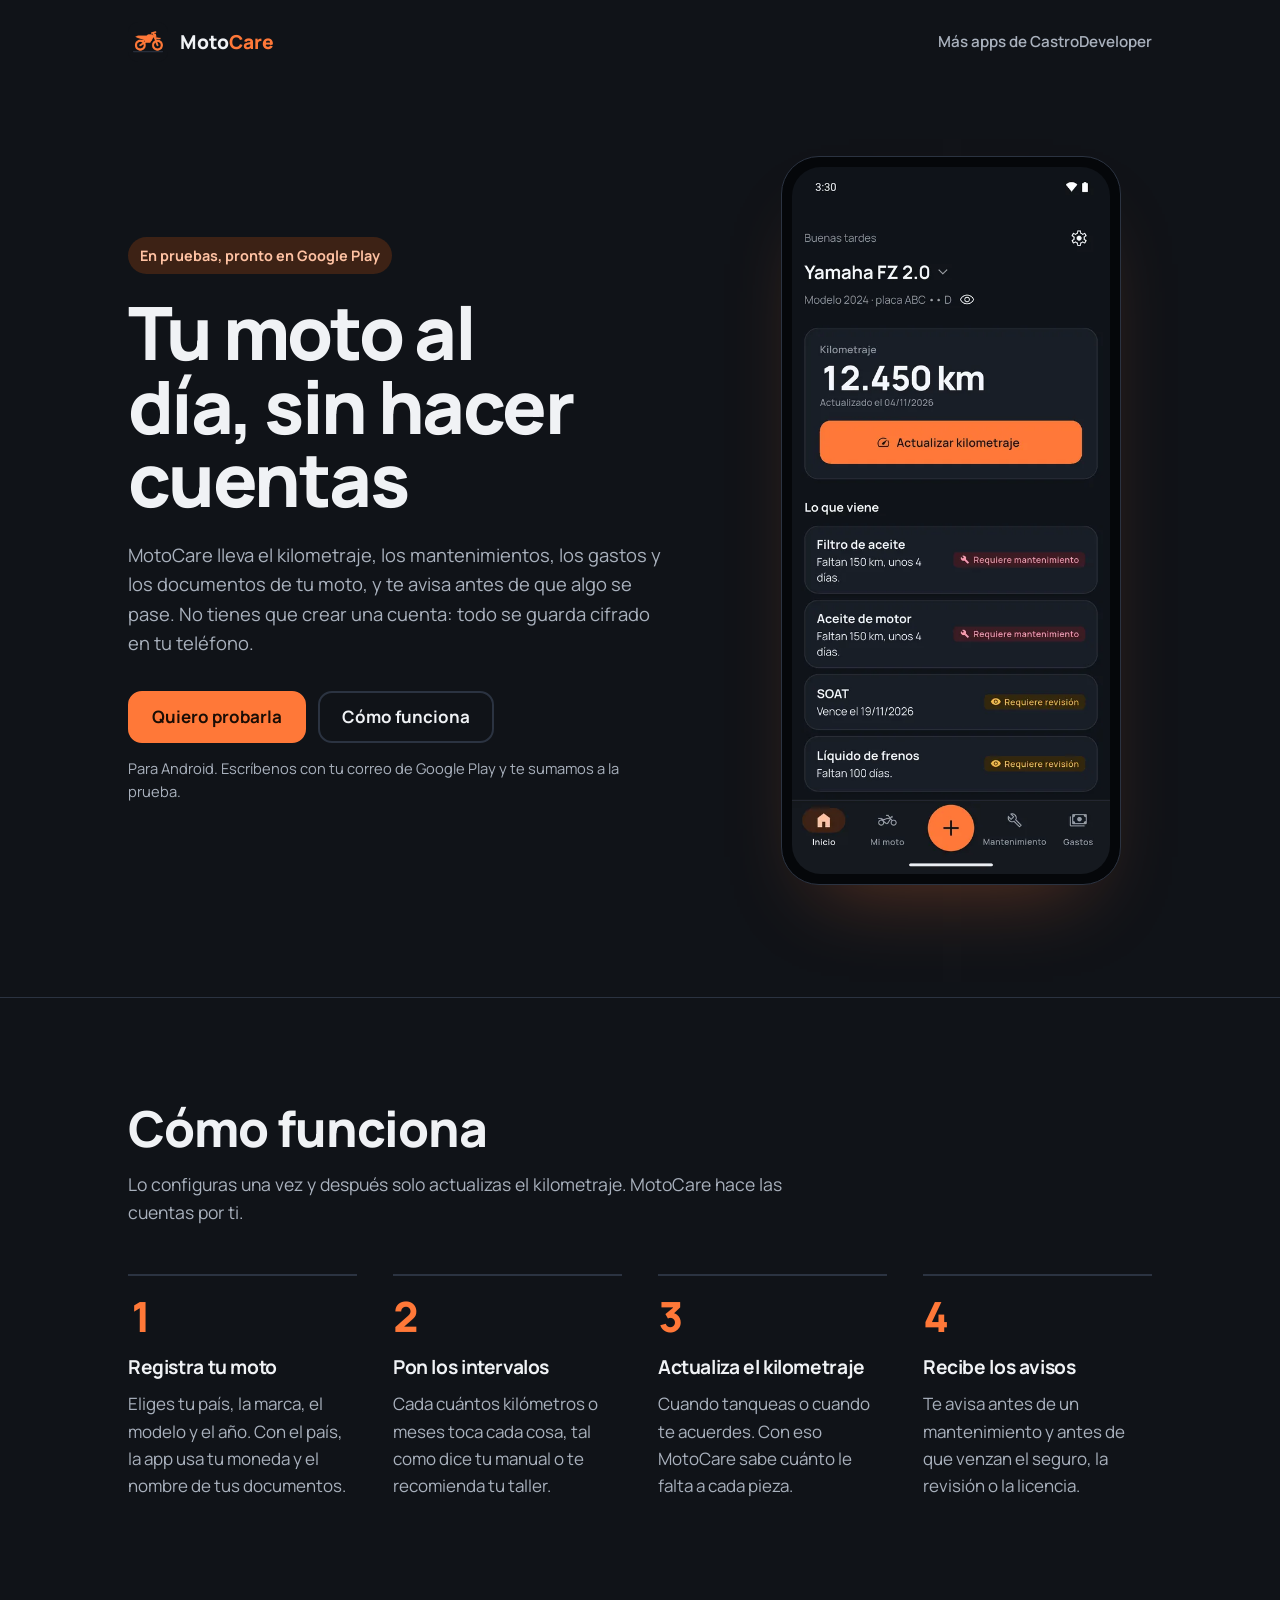
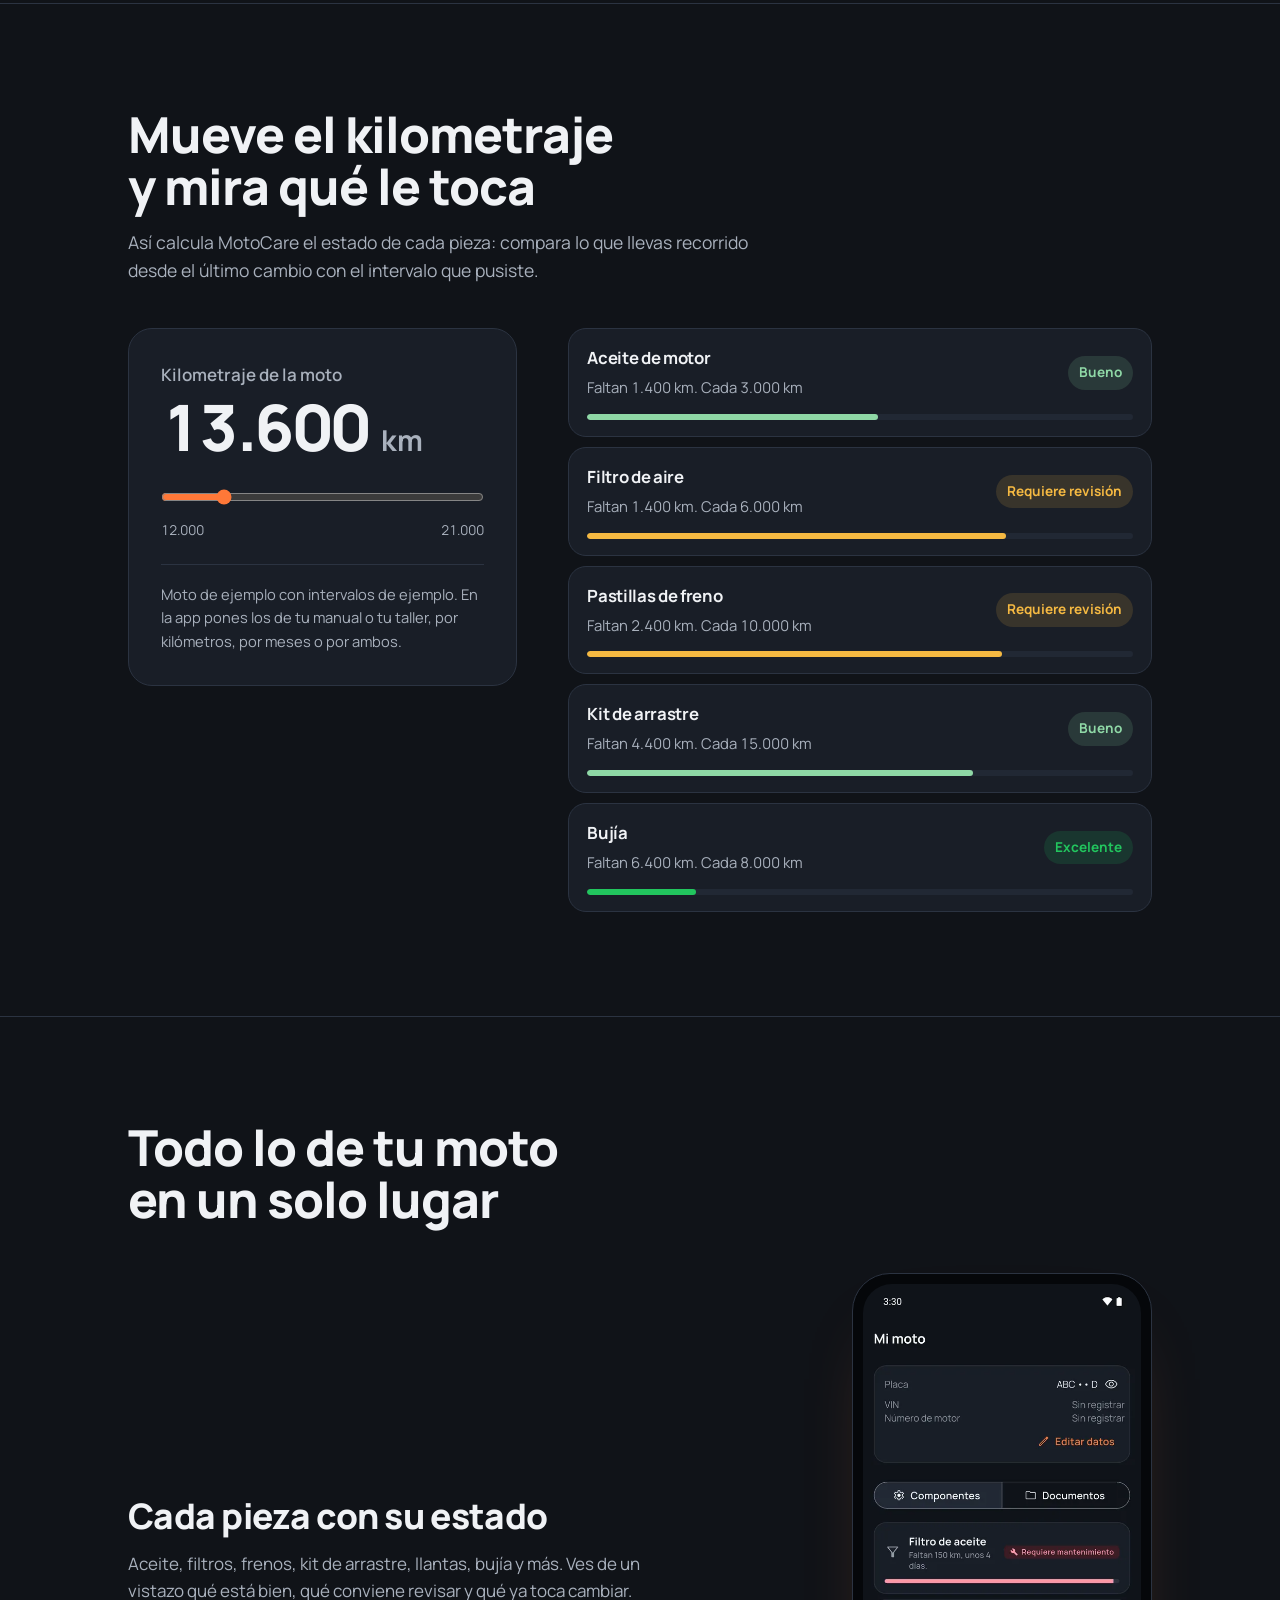
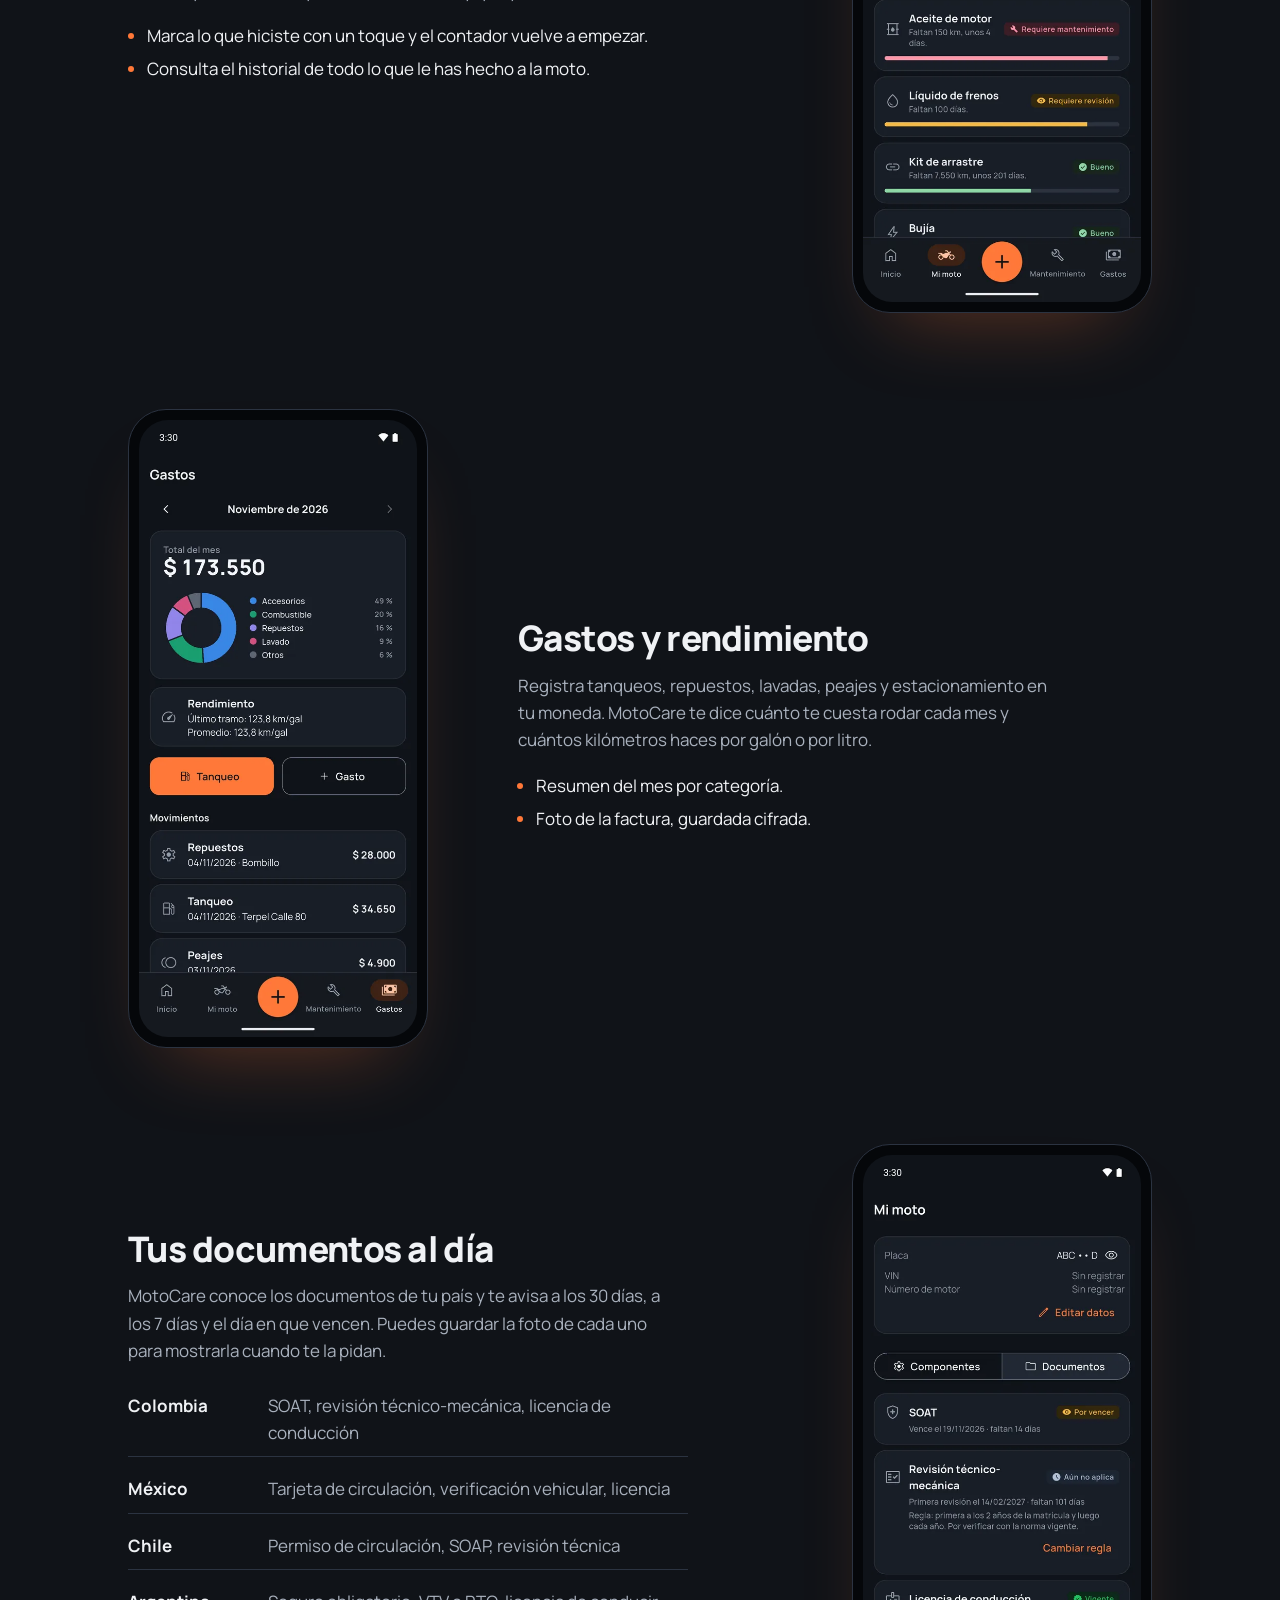
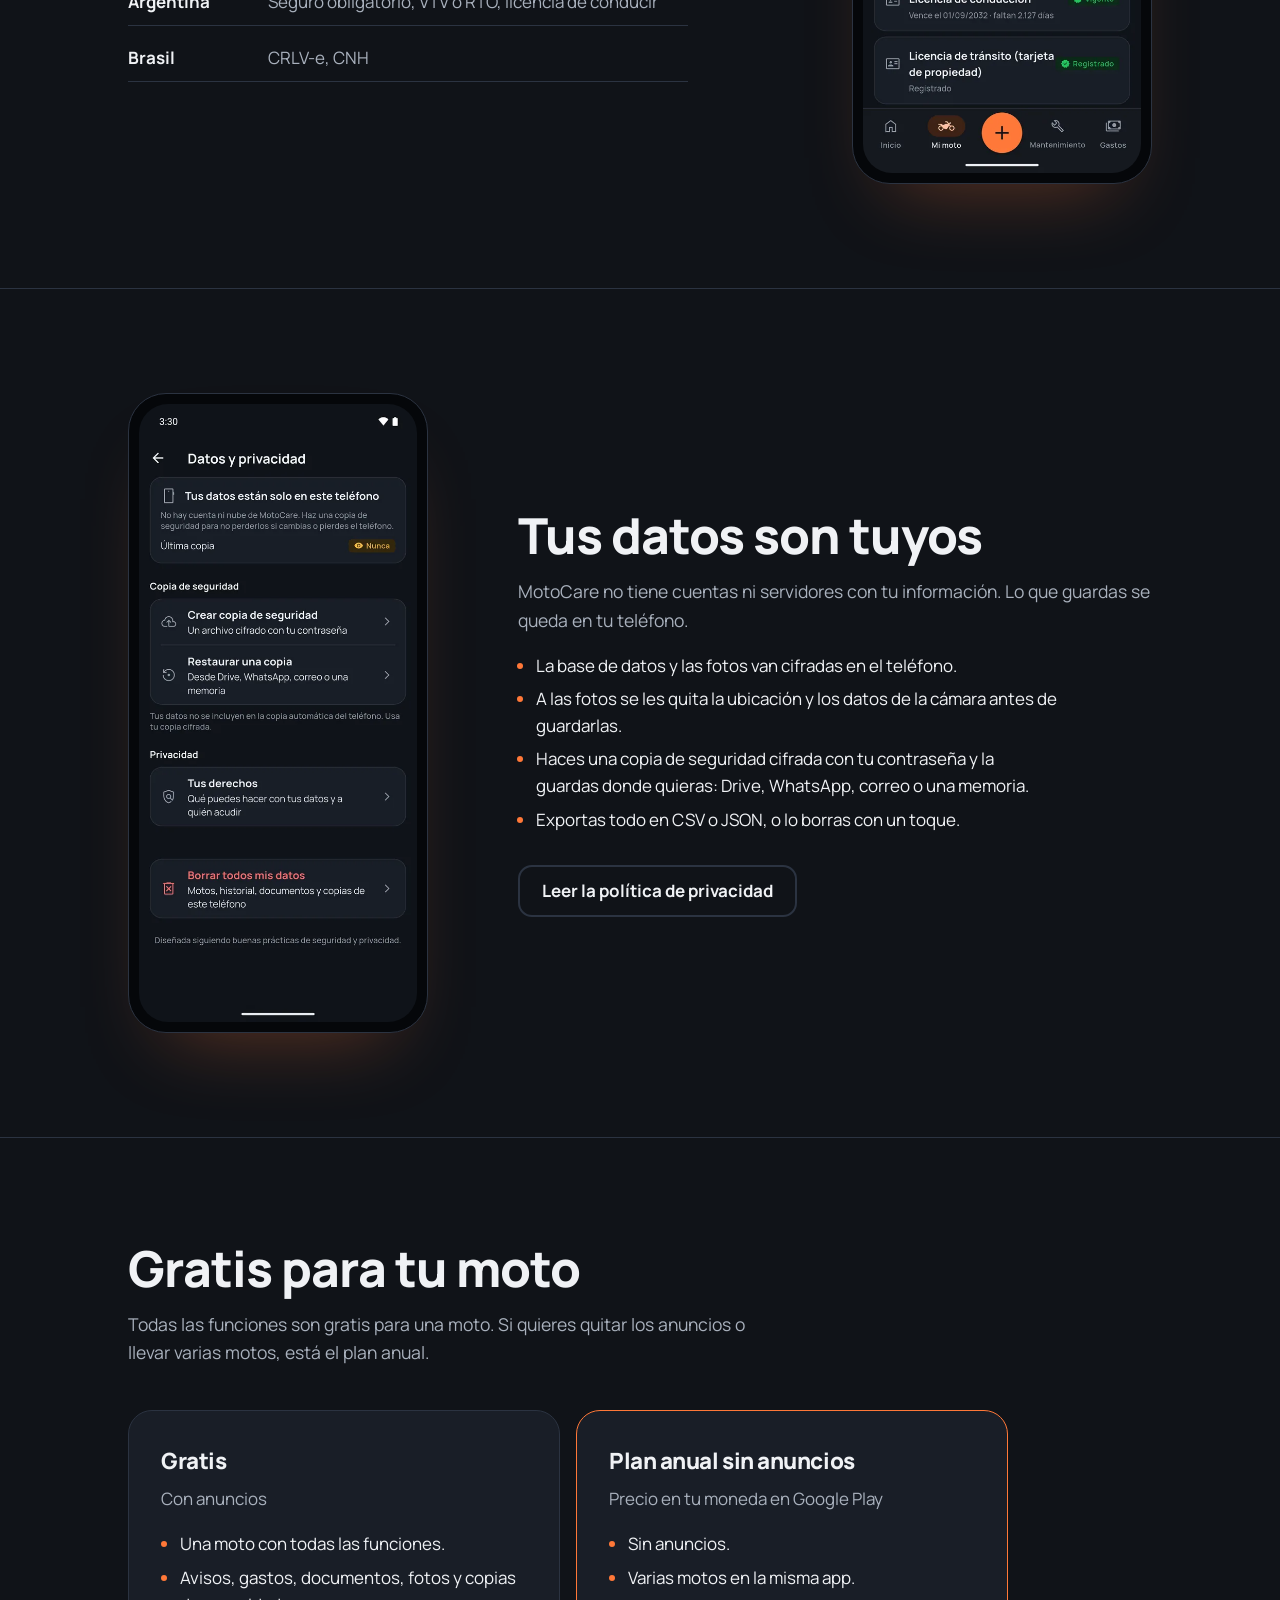
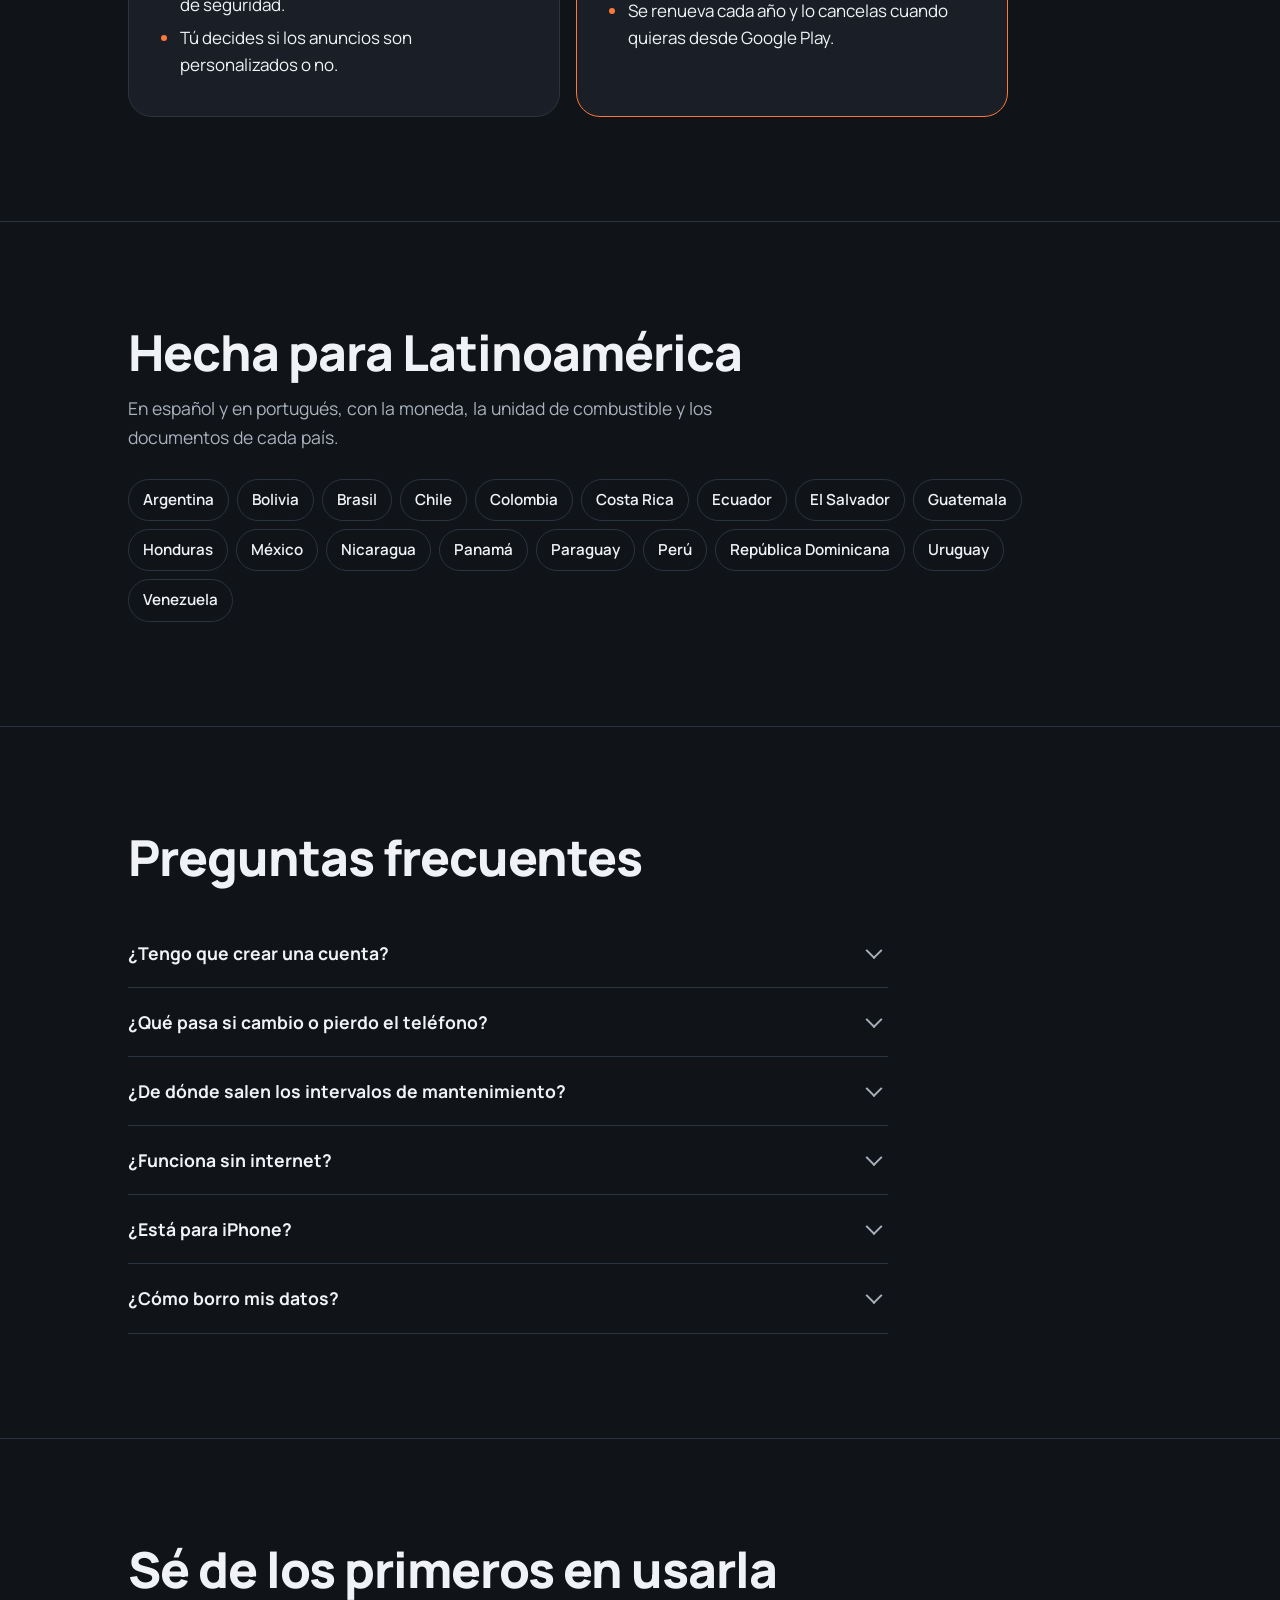
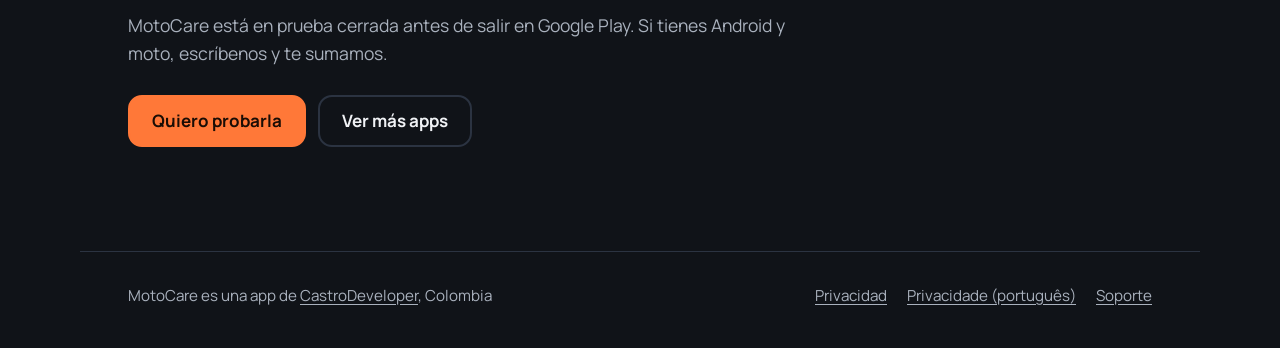
==== motocare/index.html @ d055f40e "Página propia de MotoCare en /motocare/ y el portafolio enlaza a ella Explica qué es y cómo funciona" ====
<!doctype html>
<html lang="es">
<head>
<meta charset="utf-8">
<meta name="viewport" content="width=device-width, initial-scale=1">
<title>MotoCare: mantenimiento, gastos y documentos de tu moto</title>
<meta name="description" content="MotoCare lleva el kilometraje, los mantenimientos, los gastos y los documentos de tu moto, y te avisa antes de que algo se pase. Sin cuenta y cifrado en tu teléfono. Para 18 países de Latinoamérica.">
<link rel="canonical" href="https://castrodeveloper.dev/motocare/">
<meta name="theme-color" content="#101318">
<meta property="og:type" content="website">
<meta property="og:title" content="MotoCare">
<meta property="og:description" content="El mantenimiento, los gastos y los documentos de tu moto, sin cuenta y en tu teléfono.">
<meta property="og:url" content="https://castrodeveloper.dev/motocare/">
<meta property="og:image" content="https://castrodeveloper.dev/motocare/img/compartir.jpg">
<link rel="icon" href="../img/motocare-icono.png">
<link rel="preconnect" href="https://fonts.googleapis.com">
<link rel="preconnect" href="https://fonts.gstatic.com" crossorigin>
<link href="https://fonts.googleapis.com/css2?family=Manrope:wght@400..800&display=swap" rel="stylesheet">
<link rel="stylesheet" href="estilo.css">
</head>
<body>
<header class="contenedor cabecera">
  <a class="marca" href="./">
    <img src="../img/motocare-icono.png" width="40" height="40" alt="">
    <span>Moto<span>Care</span></span>
  </a>
  <a class="volver" href="../">Más apps de CastroDeveloper</a>
</header>

<main>
  <section class="contenedor portada" aria-labelledby="titulo">
    <div>
      <span class="estado">En pruebas, pronto en Google Play</span>
      <h1 id="titulo">Tu moto al día, sin hacer cuentas</h1>
      <p class="entrada">MotoCare lleva el kilometraje, los mantenimientos, los gastos y los documentos de tu moto, y te avisa antes de que algo se pase. No tienes que crear una cuenta: todo se guarda cifrado en tu teléfono.</p>
      <div class="acciones">
        <a class="boton boton-lleno" href="mailto:castrodeveloper12@gmail.com?subject=Quiero%20probar%20MotoCare&amp;body=Hola%2C%20quiero%20probar%20MotoCare.%20Mi%20correo%20de%20Google%20Play%20es%3A%20">Quiero probarla</a>
        <a class="boton" href="#como-funciona">Cómo funciona</a>
      </div>
      <p class="nota">Para Android. Escríbenos con tu correo de Google Play y te sumamos a la prueba.</p>
    </div>
    <div class="telefono">
      <img src="img/inicio.webp" width="540" height="1200" alt="Pantalla de inicio de MotoCare: una Yamaha FZ 2.0 con 12.450 km y la lista de lo que viene, como el filtro y el aceite de motor." fetchpriority="high">
    </div>
  </section>

  <section class="seccion" id="como-funciona" aria-labelledby="titulo-funciona">
    <div class="contenedor">
      <h2 id="titulo-funciona">Cómo funciona</h2>
      <p class="bajada">Lo configuras una vez y después solo actualizas el kilometraje. MotoCare hace las cuentas por ti.</p>
      <ol class="pasos">
        <li>
          <h3>Registra tu moto</h3>
          <p>Eliges tu país, la marca, el modelo y el año. Con el país, la app usa tu moneda y el nombre de tus documentos.</p>
        </li>
        <li>
          <h3>Pon los intervalos</h3>
          <p>Cada cuántos kilómetros o meses toca cada cosa, tal como dice tu manual o te recomienda tu taller.</p>
        </li>
        <li>
          <h3>Actualiza el kilometraje</h3>
          <p>Cuando tanqueas o cuando te acuerdes. Con eso MotoCare sabe cuánto le falta a cada pieza.</p>
        </li>
        <li>
          <h3>Recibe los avisos</h3>
          <p>Te avisa antes de un mantenimiento y antes de que venzan el seguro, la revisión o la licencia.</p>
        </li>
      </ol>
    </div>
  </section>

  <section class="seccion" id="pruebalo" aria-labelledby="titulo-pruebalo">
    <div class="contenedor">
      <h2 id="titulo-pruebalo">Mueve el kilometraje y mira qué le toca</h2>
      <p class="bajada">Así calcula MotoCare el estado de cada pieza: compara lo que llevas recorrido desde el último cambio con el intervalo que pusiste.</p>
      <div class="simulador">
        <div class="tablero">
          <label for="km">Kilometraje de la moto</label>
          <output class="odometro" for="km" id="km-valor">13.600 <small>km</small></output>
          <input type="range" id="km" min="12000" max="21000" step="50" value="13600">
          <div class="escala" aria-hidden="true"><span>12.000</span><span>21.000</span></div>
          <p class="aclaracion">Moto de ejemplo con intervalos de ejemplo. En la app pones los de tu manual o tu taller, por kilómetros, por meses o por ambos.</p>
        </div>
        <ul class="piezas" id="piezas" aria-live="polite">
          <li class="pieza" data-ultimo="12000" data-cada="3000"><h3>Aceite de motor</h3><span class="falta"></span><span class="chip"></span><span class="barra"><span></span></span></li>
          <li class="pieza" data-ultimo="9000" data-cada="6000"><h3>Filtro de aire</h3><span class="falta"></span><span class="chip"></span><span class="barra"><span></span></span></li>
          <li class="pieza" data-ultimo="6000" data-cada="10000" data-desgaste><h3>Pastillas de freno</h3><span class="falta"></span><span class="chip"></span><span class="barra"><span></span></span></li>
          <li class="pieza" data-ultimo="3000" data-cada="15000" data-desgaste><h3>Kit de arrastre</h3><span class="falta"></span><span class="chip"></span><span class="barra"><span></span></span></li>
          <li class="pieza" data-ultimo="12000" data-cada="8000"><h3>Bujía</h3><span class="falta"></span><span class="chip"></span><span class="barra"><span></span></span></li>
        </ul>
      </div>
    </div>
  </section>

  <section class="seccion" id="funciones" aria-labelledby="titulo-funciones">
    <div class="contenedor">
      <h2 id="titulo-funciones">Todo lo de tu moto en un solo lugar</h2>

      <div class="funcion" style="margin-top: 48px">
        <div>
          <h3>Cada pieza con su estado</h3>
          <p>Aceite, filtros, frenos, kit de arrastre, llantas, bujía y más. Ves de un vistazo qué está bien, qué conviene revisar y qué ya toca cambiar.</p>
          <ul>
            <li>Marca lo que hiciste con un toque y el contador vuelve a empezar.</li>
            <li>Consulta el historial de todo lo que le has hecho a la moto.</li>
          </ul>
        </div>
        <div class="telefono">
          <img src="img/componentes.webp" width="540" height="1200" alt="Pantalla Mi moto con los componentes: filtro de aire y aceite de motor requieren mantenimiento, el kit de arrastre está bueno." loading="lazy">
        </div>
      </div>

      <div class="funcion invertida">
        <div>
          <h3>Gastos y rendimiento</h3>
          <p>Registra tanqueos, repuestos, lavadas, peajes y estacionamiento en tu moneda. MotoCare te dice cuánto te cuesta rodar cada mes y cuántos kilómetros haces por galón o por litro.</p>
          <ul>
            <li>Resumen del mes por categoría.</li>
            <li>Foto de la factura, guardada cifrada.</li>
          </ul>
        </div>
        <div class="telefono">
          <img src="img/gastos.webp" width="540" height="1200" alt="Pantalla Gastos de noviembre con un total de 173.550 pesos, una gráfica por categoría y el rendimiento en kilómetros por galón." loading="lazy">
        </div>
      </div>

      <div class="funcion">
        <div>
          <h3>Tus documentos al día</h3>
          <p>MotoCare conoce los documentos de tu país y te avisa a los 30 días, a los 7 días y el día en que vencen. Puedes guardar la foto de cada uno para mostrarla cuando te la pidan.</p>
          <dl class="paises-docs">
            <div><dt>Colombia</dt><dd>SOAT, revisión técnico-mecánica, licencia de conducción</dd></div>
            <div><dt>México</dt><dd>Tarjeta de circulación, verificación vehicular, licencia</dd></div>
            <div><dt>Chile</dt><dd>Permiso de circulación, SOAP, revisión técnica</dd></div>
            <div><dt>Argentina</dt><dd>Seguro obligatorio, VTV o RTO, licencia de conducir</dd></div>
            <div><dt>Brasil</dt><dd>CRLV-e, CNH</dd></div>
          </dl>
        </div>
        <div class="telefono">
          <img src="img/documentos.webp" width="540" height="1200" alt="Pantalla de documentos con el SOAT por vencer en 14 días, la revisión técnico-mecánica y la licencia de conducción vigentes." loading="lazy">
        </div>
      </div>
    </div>
  </section>

  <section class="seccion" id="privacidad" aria-labelledby="titulo-privacidad">
    <div class="contenedor funcion invertida">
      <div>
        <h2 id="titulo-privacidad">Tus datos son tuyos</h2>
        <p class="bajada">MotoCare no tiene cuentas ni servidores con tu información. Lo que guardas se queda en tu teléfono.</p>
        <ul>
          <li>La base de datos y las fotos van cifradas en el teléfono.</li>
          <li>A las fotos se les quita la ubicación y los datos de la cámara antes de guardarlas.</li>
          <li>Haces una copia de seguridad cifrada con tu contraseña y la guardas donde quieras: Drive, WhatsApp, correo o una memoria.</li>
          <li>Exportas todo en CSV o JSON, o lo borras con un toque.</li>
        </ul>
        <div class="acciones">
          <a class="boton" href="../motocare-legal/privacidad.html">Leer la política de privacidad</a>
        </div>
      </div>
      <div class="telefono">
        <img src="img/privacidad.webp" width="540" height="1200" alt="Pantalla Datos y privacidad: tus datos están solo en este teléfono, con opciones para crear y restaurar una copia de seguridad y borrar todos los datos." loading="lazy">
      </div>
    </div>
  </section>

  <section class="seccion" id="planes" aria-labelledby="titulo-planes">
    <div class="contenedor">
      <h2 id="titulo-planes">Gratis para tu moto</h2>
      <p class="bajada">Todas las funciones son gratis para una moto. Si quieres quitar los anuncios o llevar varias motos, está el plan anual.</p>
      <div class="planes">
        <div class="plan">
          <h3>Gratis</h3>
          <p class="precio">Con anuncios</p>
          <ul>
            <li>Una moto con todas las funciones.</li>
            <li>Avisos, gastos, documentos, fotos y copias de seguridad.</li>
            <li>Tú decides si los anuncios son personalizados o no.</li>
          </ul>
        </div>
        <div class="plan destacado">
          <h3>Plan anual sin anuncios</h3>
          <p class="precio">Precio en tu moneda en Google Play</p>
          <ul>
            <li>Sin anuncios.</li>
            <li>Varias motos en la misma app.</li>
            <li>Se renueva cada año y lo cancelas cuando quieras desde Google Play.</li>
          </ul>
        </div>
      </div>
    </div>
  </section>

  <section class="seccion" id="paises" aria-labelledby="titulo-paises">
    <div class="contenedor">
      <h2 id="titulo-paises">Hecha para Latinoamérica</h2>
      <p class="bajada">En español y en portugués, con la moneda, la unidad de combustible y los documentos de cada país.</p>
      <ul class="paises">
        <li>Argentina</li><li>Bolivia</li><li>Brasil</li><li>Chile</li><li>Colombia</li><li>Costa Rica</li>
        <li>Ecuador</li><li>El Salvador</li><li>Guatemala</li><li>Honduras</li><li>México</li><li>Nicaragua</li>
        <li>Panamá</li><li>Paraguay</li><li>Perú</li><li>República Dominicana</li><li>Uruguay</li><li>Venezuela</li>
      </ul>
    </div>
  </section>

  <section class="seccion" id="preguntas" aria-labelledby="titulo-preguntas">
    <div class="contenedor">
      <h2 id="titulo-preguntas">Preguntas frecuentes</h2>
      <div class="preguntas">
        <details>
          <summary>¿Tengo que crear una cuenta?</summary>
          <p>No. MotoCare no pide correo ni contraseña. Abres la app, registras tu moto y empiezas.</p>
        </details>
        <details>
          <summary>¿Qué pasa si cambio o pierdo el teléfono?</summary>
          <p>Como los datos solo están en tu teléfono, haz una copia de seguridad desde Datos y privacidad. Es un archivo cifrado con tu contraseña que guardas en Drive, WhatsApp o tu correo, y lo restauras en el teléfono nuevo. Sin esa contraseña nadie puede abrirlo, ni siquiera nosotros.</p>
        </details>
        <details>
          <summary>¿De dónde salen los intervalos de mantenimiento?</summary>
          <p>Los pones tú, con lo que dice el manual de tu moto o lo que te recomienda tu taller. La app no inventa intervalos; los estados son una guía y la última palabra la tiene tu mecánico.</p>
        </details>
        <details>
          <summary>¿Funciona sin internet?</summary>
          <p>Sí. Todo funciona sin conexión. Solo los anuncios del plan gratis y la compra del plan anual necesitan internet.</p>
        </details>
        <details>
          <summary>¿Está para iPhone?</summary>
          <p>Por ahora MotoCare es para Android. La versión para iPhone viene más adelante.</p>
        </details>
        <details>
          <summary>¿Cómo borro mis datos?</summary>
          <p>Desde Datos y privacidad, con "Borrar todos mis datos", o desinstalando la app. Los pasos están en <a href="../motocare-legal/#borrar-datos">cómo borrar tus datos</a>.</p>
        </details>
      </div>
    </div>
  </section>

  <section class="seccion cierre" aria-labelledby="titulo-cierre">
    <div class="contenedor">
      <h2 id="titulo-cierre">Sé de los primeros en usarla</h2>
      <p class="bajada">MotoCare está en prueba cerrada antes de salir en Google Play. Si tienes Android y moto, escríbenos y te sumamos.</p>
      <div class="acciones">
        <a class="boton boton-lleno" href="mailto:castrodeveloper12@gmail.com?subject=Quiero%20probar%20MotoCare&amp;body=Hola%2C%20quiero%20probar%20MotoCare.%20Mi%20correo%20de%20Google%20Play%20es%3A%20">Quiero probarla</a>
        <a class="boton" href="../">Ver más apps</a>
      </div>
    </div>
  </section>
</main>

<footer class="contenedor pie">
  <span>MotoCare es una app de <a href="../">CastroDeveloper</a>, Colombia</span>
  <span class="enlaces">
    <a href="../motocare-legal/privacidad.html">Privacidad</a>
    <a href="../motocare-legal/privacidade.html">Privacidade (português)</a>
    <a href="mailto:castrodeveloper12@gmail.com">Soporte</a>
  </span>
</footer>

<script>
(function () {
  var km = document.getElementById('km');
  var valor = document.getElementById('km-valor');
  var piezas = document.querySelectorAll('.pieza');
  var num = new Intl.NumberFormat('es-CO');
  var textos = {
    excelente: 'Excelente', bueno: 'Bueno', revision: 'Requiere revisión',
    mantenimiento: 'Requiere mantenimiento', reemplazo: 'Reemplazar'
  };
  // Mismos umbrales que la app
  function salud(f, desgaste) {
    if (f >= 1) return desgaste ? 'reemplazo' : 'mantenimiento';
    if (f >= 0.9) return 'mantenimiento';
    if (f >= 0.75) return 'revision';
    if (f >= 0.5) return 'bueno';
    return 'excelente';
  }
  function pintar() {
    var actual = Number(km.value);
    valor.innerHTML = num.format(actual) + ' <small>km</small>';
    piezas.forEach(function (p) {
      var ultimo = Number(p.dataset.ultimo);
      var cada = Number(p.dataset.cada);
      var recorrido = actual - ultimo;
      var f = recorrido / cada;
      var s = salud(f, p.hasAttribute('data-desgaste'));
      var resta = cada - recorrido;
      p.dataset.salud = s;
      p.querySelector('.chip').textContent = textos[s];
      p.querySelector('.falta').textContent = resta > 0
        ? 'Faltan ' + num.format(resta) + ' km. Cada ' + num.format(cada) + ' km'
        : 'Se pasó por ' + num.format(-resta) + ' km. Cada ' + num.format(cada) + ' km';
      p.querySelector('.barra span').style.width = Math.min(f, 1) * 100 + '%';
    });
  }
  km.addEventListener('input', pintar);
  pintar();
})();
</script>
</body>
</html>
---- motocare/estilo.css ----
/* MotoCare: usa los colores y la letra de la app (asfalto, naranja, Manrope) */
:root {
  --asfalto: #101318;
  --capa: #191e27;
  --capa-alta: #212834;
  --linea: #2b3341;
  --texto: #f0f2f5;
  --suave: #a9b1bd;
  --naranja: #ff7838;
  --naranja-hondo: #3d2215;
  /* Estados de las piezas, iguales a los de la app */
  --excelente: #22c55e;
  --bueno: #8fd8a6;
  --revision: #f5b942;
  --mantenimiento: #ff97a8;
  --reemplazo: #ff6b6b;
  --letra: "Manrope", system-ui, -apple-system, "Segoe UI", sans-serif;
  --ancho: 1120px;
  --margen: clamp(16px, 5vw, 48px);
  color-scheme: dark;
}

* { box-sizing: border-box; }
html { -webkit-text-size-adjust: 100%; scroll-behavior: smooth; }
@media (prefers-reduced-motion: reduce) { html { scroll-behavior: auto; } }
body {
  margin: 0;
  background: var(--asfalto);
  color: var(--texto);
  font: 400 1.0625rem/1.6 var(--letra);
}
img { max-width: 100%; display: block; height: auto; }
a { color: var(--naranja); text-underline-offset: 0.18em; }
a:hover { color: #ffa274; }
:focus-visible { outline: 3px solid var(--naranja); outline-offset: 3px; border-radius: 6px; }
h1, h2, h3 { margin: 0; letter-spacing: -0.02em; text-wrap: balance; }
p { margin: 0; }

.contenedor { max-width: var(--ancho); margin: 0 auto; padding: 0 var(--margen); }

/* Cabecera */
.cabecera {
  display: flex; align-items: center; justify-content: space-between; gap: 16px;
  padding-top: 22px; padding-bottom: 22px;
}
.marca { display: flex; align-items: center; gap: 12px; color: var(--texto); text-decoration: none; font-weight: 800; font-size: 1.2rem; }
.marca img { width: 40px; border-radius: 24%; }
.marca span span { color: var(--naranja); }
.volver { color: var(--suave); font-weight: 600; font-size: 0.95rem; text-decoration: none; }
.volver:hover { color: var(--texto); }

/* Portada */
.portada {
  display: grid; grid-template-columns: minmax(0, 1.15fr) minmax(240px, 0.85fr);
  gap: clamp(32px, 6vw, 88px); align-items: center;
  padding-top: clamp(24px, 6vw, 72px); padding-bottom: clamp(56px, 9vw, 112px);
}
.estado {
  display: inline-block; margin-bottom: 22px;
  padding: 7px 12px; border-radius: 999px;
  background: var(--naranja-hondo); color: #ffc2a3;
  font-weight: 700; font-size: 0.9rem;
}
.portada h1 { font-size: clamp(2.5rem, 6.4vw, 4.6rem); line-height: 1; font-weight: 800; letter-spacing: -0.035em; max-width: 13ch; }
.portada .entrada { margin-top: 24px; max-width: 52ch; color: var(--suave); font-size: 1.15rem; }
.acciones { display: flex; flex-wrap: wrap; gap: 12px; margin-top: 32px; }
.boton {
  display: inline-flex; align-items: center; min-height: 52px; padding: 0 22px;
  border-radius: 14px; font-weight: 700; text-decoration: none;
  border: 2px solid var(--linea); color: var(--texto);
}
.boton:hover { border-color: var(--suave); color: var(--texto); }
.boton-lleno { background: var(--naranja); border-color: var(--naranja); color: #1a0d05; }
.boton-lleno:hover { background: #ff8f59; border-color: #ff8f59; color: #1a0d05; }
.nota { margin-top: 14px; color: var(--suave); font-size: 0.92rem; }

.telefono {
  border-radius: 38px; padding: 10px; background: #05070a;
  border: 1px solid var(--linea);
  box-shadow: 0 40px 80px -40px rgba(255, 120, 56, 0.35);
  max-width: 340px; justify-self: center; width: 100%;
}
.telefono img { border-radius: 29px; width: 100%; }

/* Secciones */
.seccion { padding: clamp(56px, 9vw, 104px) 0; border-top: 1px solid var(--linea); }
.seccion h2 { font-size: clamp(2rem, 4.4vw, 3.1rem); line-height: 1.05; font-weight: 800; max-width: 20ch; }
.seccion .bajada { margin-top: 16px; max-width: 60ch; color: var(--suave); font-size: 1.1rem; }

/* Cómo funciona: es una secuencia, por eso va numerada */
.pasos {
  list-style: none; padding: 0; margin: 48px 0 0;
  display: grid; grid-template-columns: repeat(4, minmax(0, 1fr)); gap: clamp(20px, 3vw, 36px);
  counter-reset: paso;
}
.pasos li { counter-increment: paso; border-top: 2px solid var(--linea); padding-top: 20px; }
.pasos li::before {
  content: counter(paso); display: block; margin-bottom: 14px;
  font-size: 2.6rem; line-height: 1; font-weight: 800; color: var(--naranja);
  font-variant-numeric: tabular-nums;
}
.pasos h3 { font-size: 1.2rem; font-weight: 700; margin-bottom: 8px; }
.pasos p { color: var(--suave); }

/* Simulador */
.simulador {
  margin-top: 44px;
  display: grid; grid-template-columns: minmax(260px, 0.8fr) minmax(0, 1.2fr);
  gap: clamp(24px, 4vw, 56px); align-items: start;
}
.tablero { background: var(--capa); border: 1px solid var(--linea); border-radius: 24px; padding: clamp(20px, 3vw, 32px); }
.tablero label { display: block; color: var(--suave); font-weight: 600; }
.odometro {
  display: block; margin: 6px 0 22px;
  font-size: clamp(2.8rem, 6vw, 4rem); line-height: 1; font-weight: 800;
  font-variant-numeric: tabular-nums; letter-spacing: -0.03em;
}
.odometro small { font-size: 0.45em; color: var(--suave); font-weight: 700; letter-spacing: 0; }
input[type="range"] { width: 100%; accent-color: var(--naranja); height: 32px; margin: 0; }
.escala { display: flex; justify-content: space-between; color: var(--suave); font-size: 0.85rem; font-variant-numeric: tabular-nums; }
.tablero .aclaracion { margin-top: 22px; padding-top: 18px; border-top: 1px solid var(--linea); color: var(--suave); font-size: 0.92rem; }

.piezas { list-style: none; padding: 0; margin: 0; display: grid; gap: 10px; }
.pieza {
  display: grid; grid-template-columns: minmax(0, 1fr) auto; gap: 4px 16px; align-items: center;
  background: var(--capa); border: 1px solid var(--linea); border-radius: 18px; padding: 16px 18px;
  --color: var(--excelente);
}
.pieza h3 { font-size: 1.05rem; font-weight: 700; }
.pieza .falta { grid-column: 1; color: var(--suave); font-size: 0.93rem; font-variant-numeric: tabular-nums; }
.pieza .chip {
  grid-row: 1 / span 2; grid-column: 2;
  padding: 6px 11px; border-radius: 999px; font-size: 0.85rem; font-weight: 700; white-space: nowrap;
  color: var(--color); background: color-mix(in srgb, var(--color) 14%, transparent);
}
.barra { grid-column: 1 / -1; height: 6px; margin-top: 10px; border-radius: 999px; background: var(--capa-alta); overflow: hidden; }
.barra span { display: block; height: 100%; width: 0; border-radius: inherit; background: var(--color); transition: width 0.2s cubic-bezier(0.2, 0, 0, 1); }
@media (prefers-reduced-motion: reduce) { .barra span { transition: none; } }
.pieza[data-salud="bueno"] { --color: var(--bueno); }
.pieza[data-salud="revision"] { --color: var(--revision); }
.pieza[data-salud="mantenimiento"] { --color: var(--mantenimiento); }
.pieza[data-salud="reemplazo"] { --color: var(--reemplazo); }

/* Funciones con captura */
.funcion {
  display: grid; grid-template-columns: minmax(0, 1fr) minmax(220px, 300px);
  gap: clamp(32px, 7vw, 96px); align-items: center;
}
.funcion + .funcion { margin-top: clamp(56px, 8vw, 96px); }
.funcion.invertida { grid-template-columns: minmax(220px, 300px) minmax(0, 1fr); }
.funcion.invertida .telefono { order: -1; }
.funcion h3 { font-size: clamp(1.6rem, 3vw, 2.2rem); line-height: 1.1; font-weight: 800; max-width: 20ch; }
.funcion p { margin-top: 14px; max-width: 54ch; color: var(--suave); }
.funcion ul { margin: 18px 0 0; padding-left: 1.1em; max-width: 54ch; }
.funcion li { margin: 6px 0; }
.funcion li::marker { color: var(--naranja); }

.paises-docs { margin-top: 18px; display: grid; gap: 8px; max-width: 56ch; }
.paises-docs div { display: grid; grid-template-columns: 7.5em minmax(0, 1fr); gap: 12px; padding: 10px 0; border-bottom: 1px solid var(--linea); }
.paises-docs dt { font-weight: 700; }
.paises-docs dd { margin: 0; color: var(--suave); }

/* Planes */
.planes { margin-top: 44px; display: grid; grid-template-columns: repeat(2, minmax(0, 1fr)); gap: 16px; max-width: 880px; }
.plan { border: 1px solid var(--linea); border-radius: 24px; padding: clamp(22px, 3vw, 32px); background: var(--capa); }
.plan.destacado { border-color: var(--naranja); }
.plan h3 { font-size: 1.4rem; font-weight: 800; }
.plan .precio { margin-top: 6px; color: var(--suave); }
.plan ul { margin: 18px 0 0; padding-left: 1.1em; }
.plan li { margin: 6px 0; }
.plan li::marker { color: var(--naranja); }

/* Países */
.paises { margin: 28px 0 0; padding: 0; list-style: none; display: flex; flex-wrap: wrap; gap: 8px; max-width: 900px; }
.paises li { padding: 8px 14px; border-radius: 999px; border: 1px solid var(--linea); font-weight: 600; font-size: 0.95rem; }

/* Preguntas */
.preguntas { margin-top: 36px; max-width: 760px; }
.preguntas details { border-bottom: 1px solid var(--linea); }
.preguntas summary {
  cursor: pointer; list-style: none; padding: 20px 40px 20px 0; position: relative;
  font-weight: 700; font-size: 1.1rem;
}
.preguntas summary::-webkit-details-marker { display: none; }
.preguntas summary::after {
  content: ""; position: absolute; right: 8px; top: 50%; width: 10px; height: 10px;
  border-right: 2px solid var(--suave); border-bottom: 2px solid var(--suave);
  transform: translateY(-70%) rotate(45deg); transition: transform 0.2s ease;
}
.preguntas details[open] summary::after { transform: translateY(-30%) rotate(-135deg); }
@media (prefers-reduced-motion: reduce) { .preguntas summary::after { transition: none; } }
.preguntas details p { padding: 0 0 20px; color: var(--suave); max-width: 64ch; }

/* Cierre */
.cierre { text-align: left; }
.cierre .acciones { margin-top: 28px; }

.pie {
  display: flex; flex-wrap: wrap; justify-content: space-between; gap: 12px 24px;
  padding-top: 32px; padding-bottom: 40px; border-top: 1px solid var(--linea);
  color: var(--suave); font-size: 0.95rem;
}
.pie a { color: var(--suave); }
.pie a:hover { color: var(--texto); }
.pie .enlaces { display: flex; flex-wrap: wrap; gap: 8px 20px; }

@media (max-width: 900px) {
  .pasos { grid-template-columns: repeat(2, minmax(0, 1fr)); }
  .simulador { grid-template-columns: 1fr; }
}
@media (max-width: 760px) {
  .portada, .funcion, .funcion.invertida { grid-template-columns: 1fr; }
  .funcion.invertida .telefono { order: 0; }
  .telefono { max-width: 280px; justify-self: start; }
  .planes { grid-template-columns: 1fr; }
  .volver { font-size: 0.88rem; }
}
@media (max-width: 480px) {
  .pasos { grid-template-columns: 1fr; }
  .paises-docs div { grid-template-columns: 1fr; gap: 2px; }
  .pieza { padding: 14px; }
}
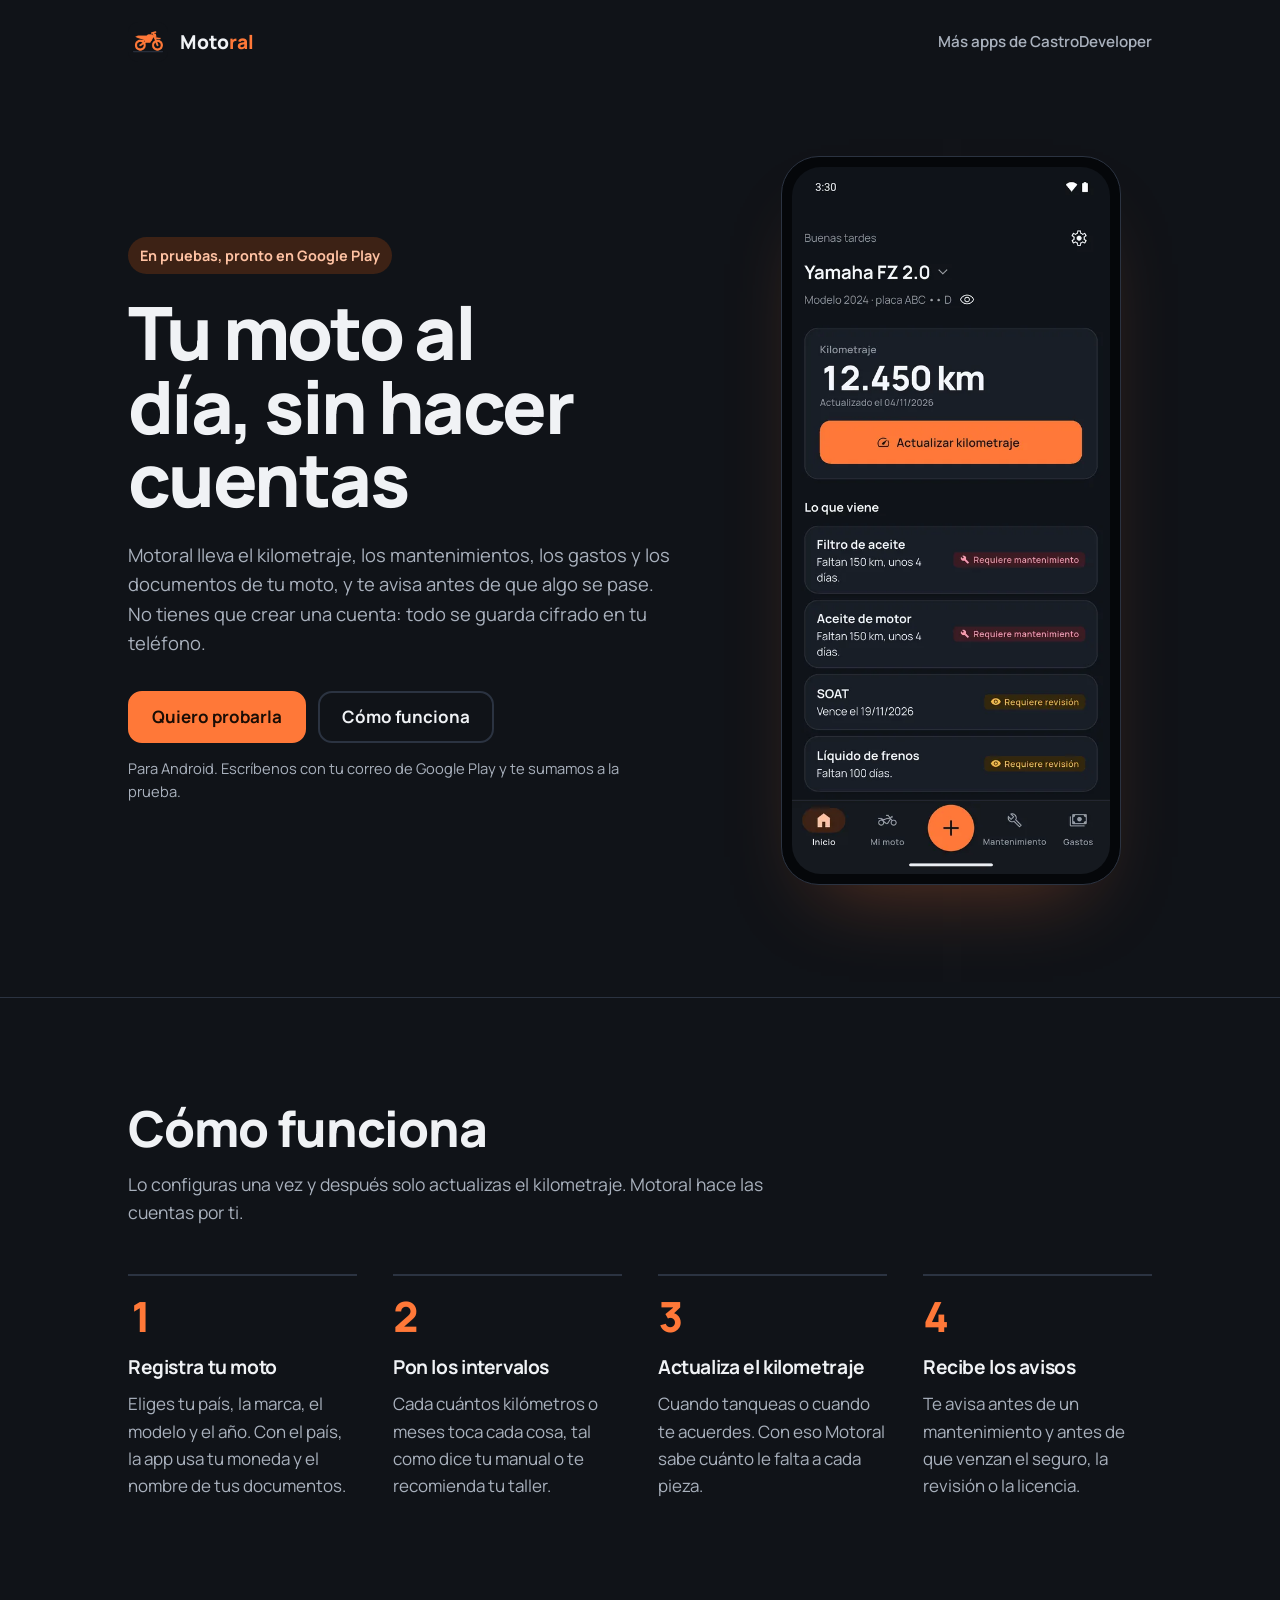
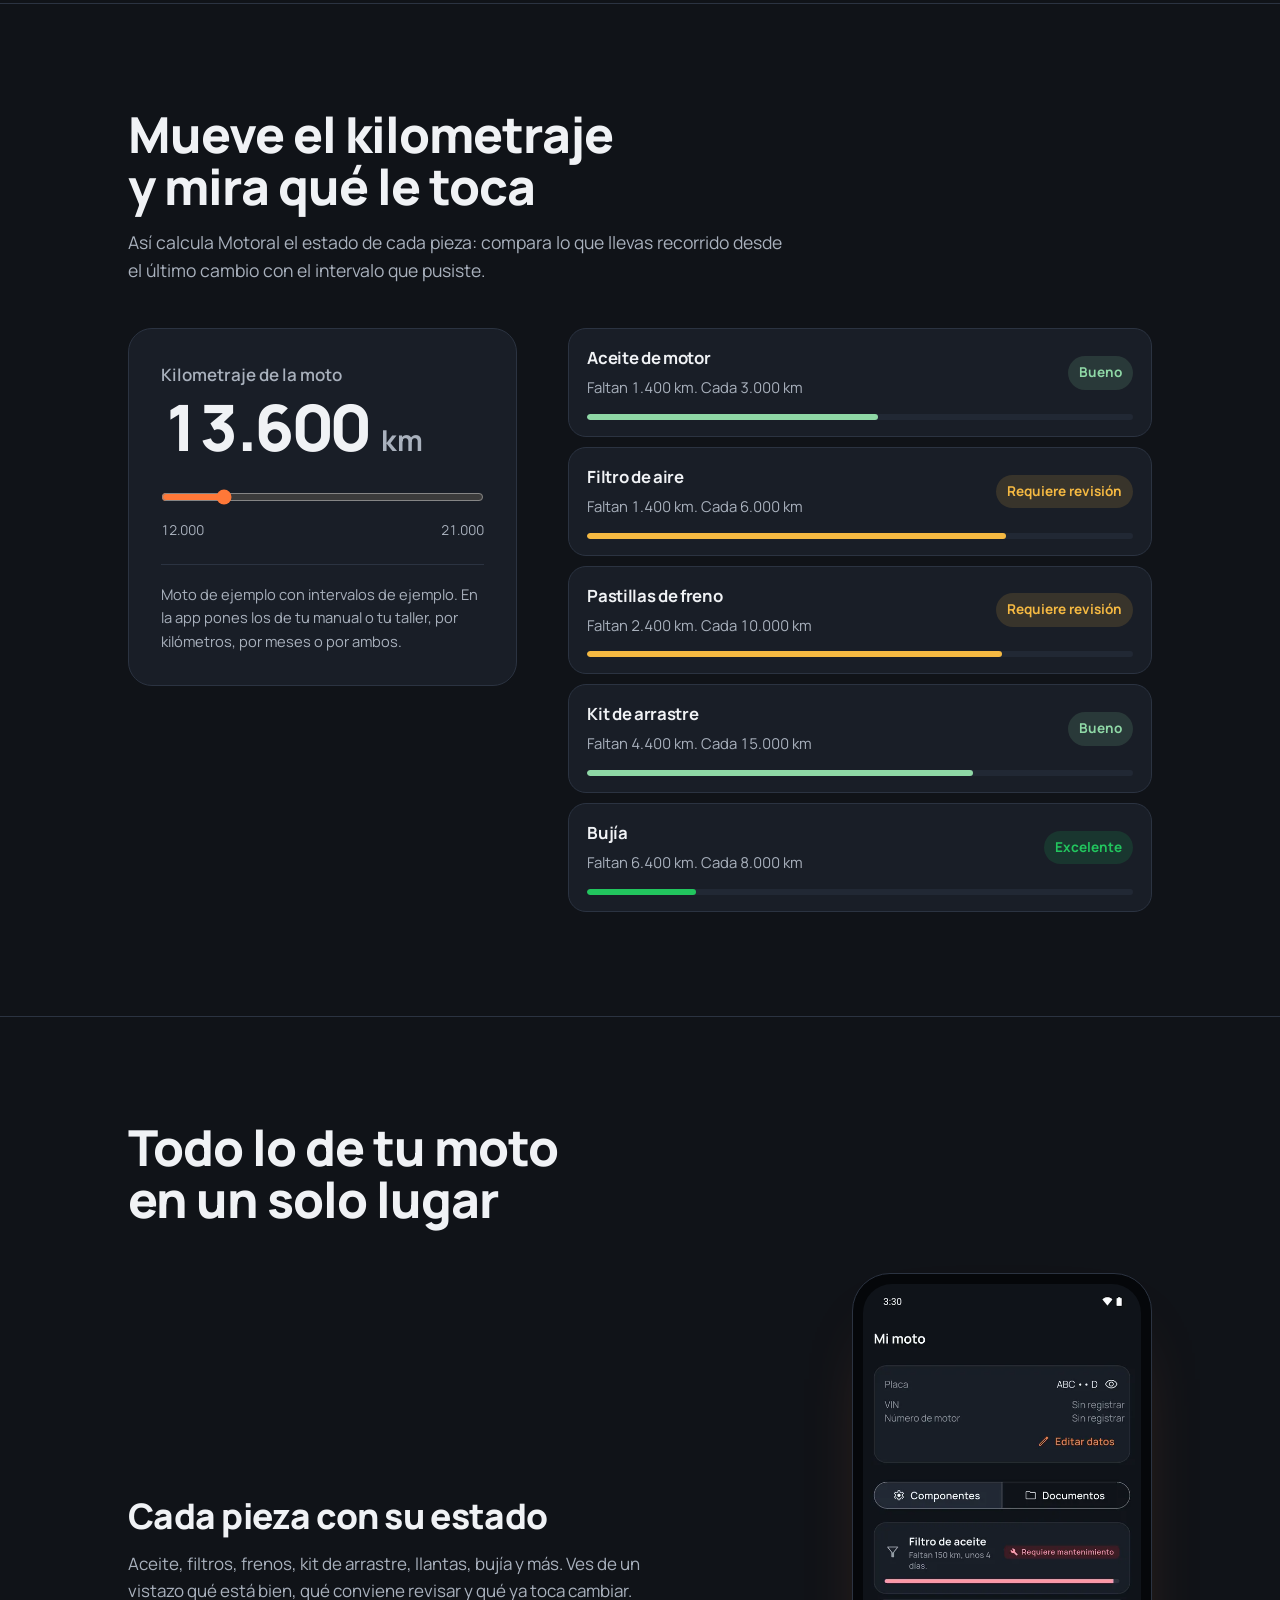
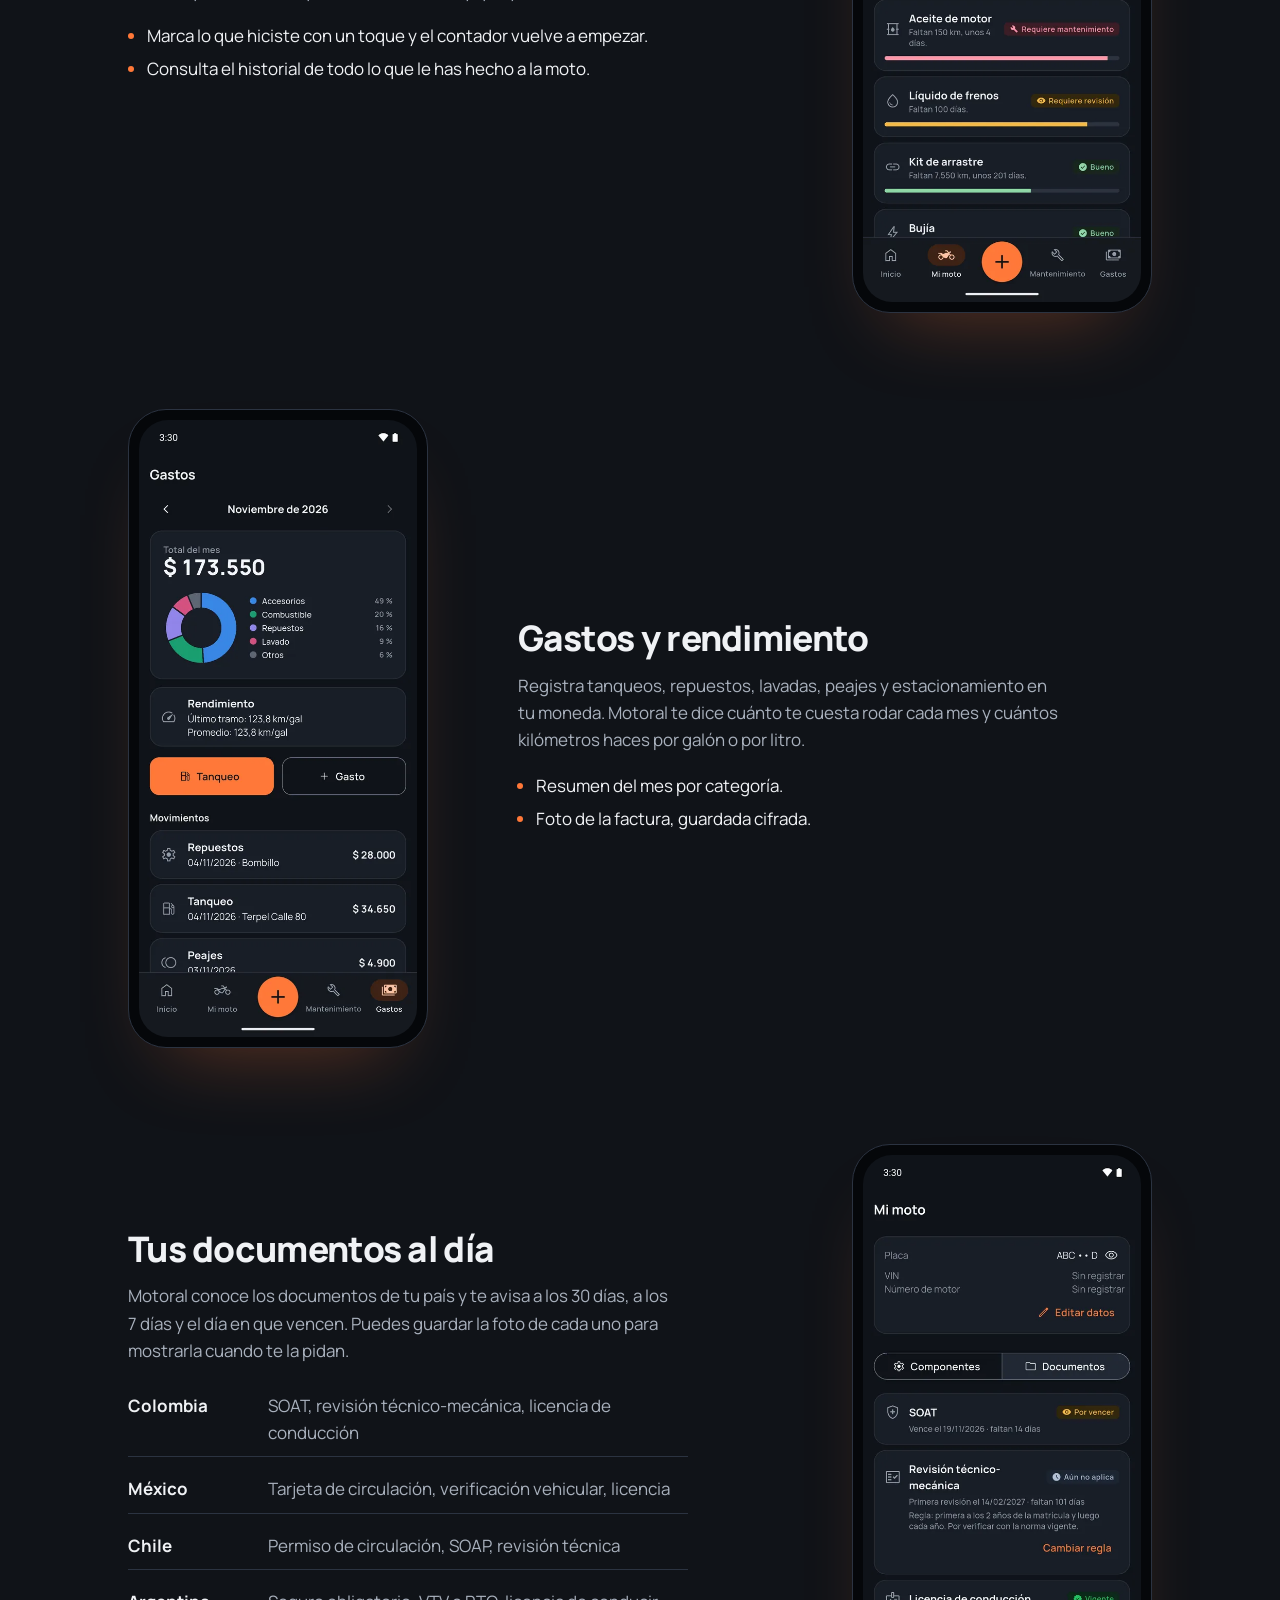
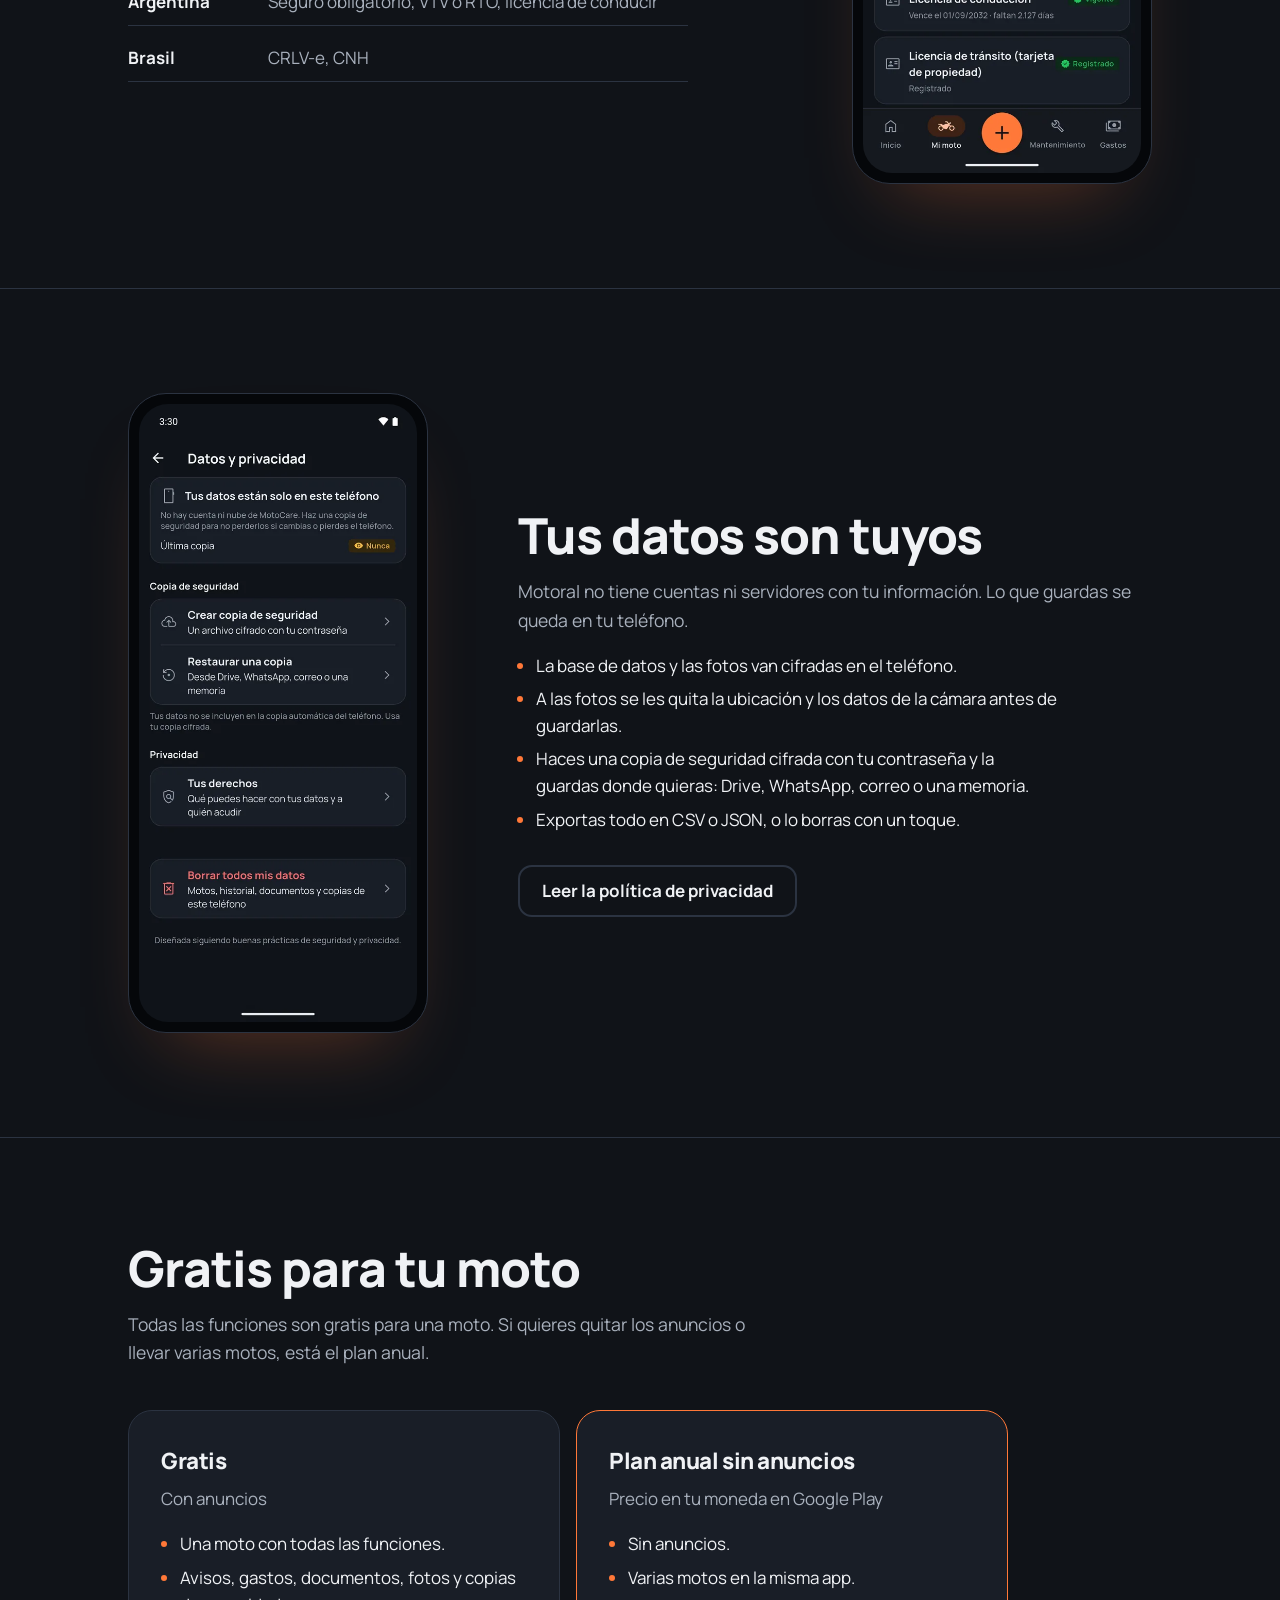
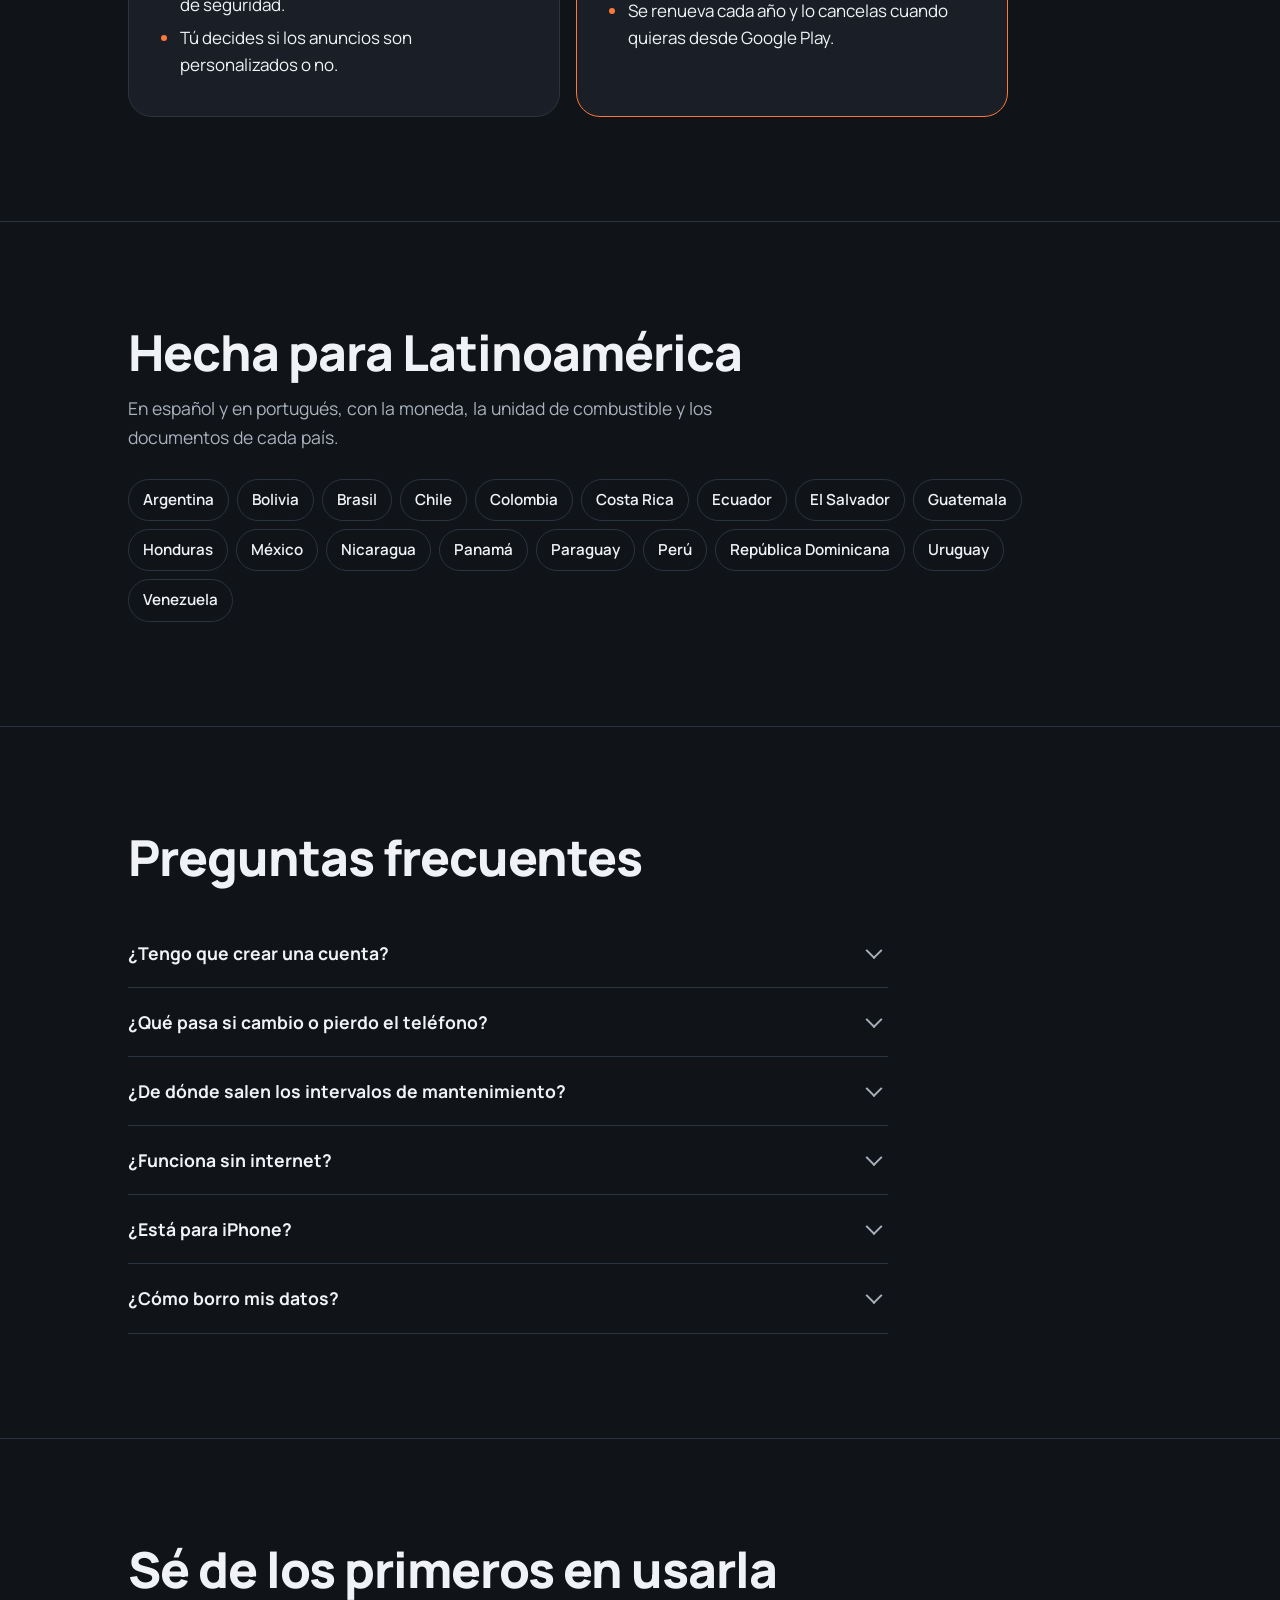
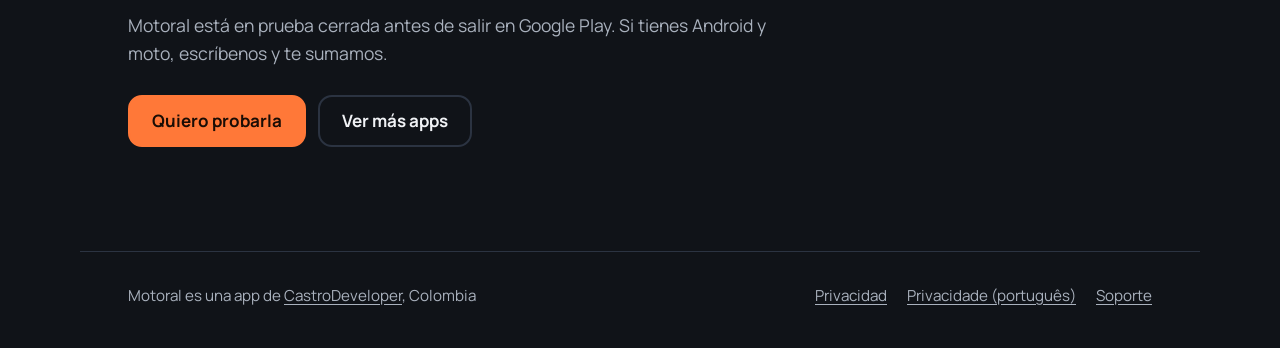
==== commit 1e4812c0: "MotoCare ahora es Motoral: página en /motoral/ y /motocare/ redirige Co-Authored-By: Claude Opus 5.5" ====
--- a/motocare/index.html
+++ b/motocare/index.html
@@ -3,298 +3,13 @@
 <head>
 <meta charset="utf-8">
 <meta name="viewport" content="width=device-width, initial-scale=1">
-<title>MotoCare: mantenimiento, gastos y documentos de tu moto</title>
-<meta name="description" content="MotoCare lleva el kilometraje, los mantenimientos, los gastos y los documentos de tu moto, y te avisa antes de que algo se pase. Sin cuenta y cifrado en tu teléfono. Para 18 países de Latinoamérica.">
-<link rel="canonical" href="https://castrodeveloper.dev/motocare/">
-<meta name="theme-color" content="#101318">
-<meta property="og:type" content="website">
-<meta property="og:title" content="MotoCare">
-<meta property="og:description" content="El mantenimiento, los gastos y los documentos de tu moto, sin cuenta y en tu teléfono.">
-<meta property="og:url" content="https://castrodeveloper.dev/motocare/">
-<meta property="og:image" content="https://castrodeveloper.dev/motocare/img/compartir.jpg">
-<link rel="icon" href="../img/motocare-icono.png">
-<link rel="preconnect" href="https://fonts.googleapis.com">
-<link rel="preconnect" href="https://fonts.gstatic.com" crossorigin>
-<link href="https://fonts.googleapis.com/css2?family=Manrope:wght@400..800&display=swap" rel="stylesheet">
-<link rel="stylesheet" href="estilo.css">
+<title>Motoral</title>
+<link rel="canonical" href="https://castrodeveloper.dev/motoral/">
+<meta name="robots" content="noindex">
+<meta http-equiv="refresh" content="0; url=../motoral/">
+<script>location.replace('../motoral/' + location.search + location.hash);</script>
 </head>
 <body>
-<header class="contenedor cabecera">
-  <a class="marca" href="./">
-    <img src="../img/motocare-icono.png" width="40" height="40" alt="">
-    <span>Moto<span>Care</span></span>
-  </a>
-  <a class="volver" href="../">Más apps de CastroDeveloper</a>
-</header>
-
-<main>
-  <section class="contenedor portada" aria-labelledby="titulo">
-    <div>
-      <span class="estado">En pruebas, pronto en Google Play</span>
-      <h1 id="titulo">Tu moto al día, sin hacer cuentas</h1>
-      <p class="entrada">MotoCare lleva el kilometraje, los mantenimientos, los gastos y los documentos de tu moto, y te avisa antes de que algo se pase. No tienes que crear una cuenta: todo se guarda cifrado en tu teléfono.</p>
-      <div class="acciones">
-        <a class="boton boton-lleno" href="mailto:castrodeveloper12@gmail.com?subject=Quiero%20probar%20MotoCare&amp;body=Hola%2C%20quiero%20probar%20MotoCare.%20Mi%20correo%20de%20Google%20Play%20es%3A%20">Quiero probarla</a>
-        <a class="boton" href="#como-funciona">Cómo funciona</a>
-      </div>
-      <p class="nota">Para Android. Escríbenos con tu correo de Google Play y te sumamos a la prueba.</p>
-    </div>
-    <div class="telefono">
-      <img src="img/inicio.webp" width="540" height="1200" alt="Pantalla de inicio de MotoCare: una Yamaha FZ 2.0 con 12.450 km y la lista de lo que viene, como el filtro y el aceite de motor." fetchpriority="high">
-    </div>
-  </section>
-
-  <section class="seccion" id="como-funciona" aria-labelledby="titulo-funciona">
-    <div class="contenedor">
-      <h2 id="titulo-funciona">Cómo funciona</h2>
-      <p class="bajada">Lo configuras una vez y después solo actualizas el kilometraje. MotoCare hace las cuentas por ti.</p>
-      <ol class="pasos">
-        <li>
-          <h3>Registra tu moto</h3>
-          <p>Eliges tu país, la marca, el modelo y el año. Con el país, la app usa tu moneda y el nombre de tus documentos.</p>
-        </li>
-        <li>
-          <h3>Pon los intervalos</h3>
-          <p>Cada cuántos kilómetros o meses toca cada cosa, tal como dice tu manual o te recomienda tu taller.</p>
-        </li>
-        <li>
-          <h3>Actualiza el kilometraje</h3>
-          <p>Cuando tanqueas o cuando te acuerdes. Con eso MotoCare sabe cuánto le falta a cada pieza.</p>
-        </li>
-        <li>
-          <h3>Recibe los avisos</h3>
-          <p>Te avisa antes de un mantenimiento y antes de que venzan el seguro, la revisión o la licencia.</p>
-        </li>
-      </ol>
-    </div>
-  </section>
-
-  <section class="seccion" id="pruebalo" aria-labelledby="titulo-pruebalo">
-    <div class="contenedor">
-      <h2 id="titulo-pruebalo">Mueve el kilometraje y mira qué le toca</h2>
-      <p class="bajada">Así calcula MotoCare el estado de cada pieza: compara lo que llevas recorrido desde el último cambio con el intervalo que pusiste.</p>
-      <div class="simulador">
-        <div class="tablero">
-          <label for="km">Kilometraje de la moto</label>
-          <output class="odometro" for="km" id="km-valor">13.600 <small>km</small></output>
-          <input type="range" id="km" min="12000" max="21000" step="50" value="13600">
-          <div class="escala" aria-hidden="true"><span>12.000</span><span>21.000</span></div>
-          <p class="aclaracion">Moto de ejemplo con intervalos de ejemplo. En la app pones los de tu manual o tu taller, por kilómetros, por meses o por ambos.</p>
-        </div>
-        <ul class="piezas" id="piezas" aria-live="polite">
-          <li class="pieza" data-ultimo="12000" data-cada="3000"><h3>Aceite de motor</h3><span class="falta"></span><span class="chip"></span><span class="barra"><span></span></span></li>
-          <li class="pieza" data-ultimo="9000" data-cada="6000"><h3>Filtro de aire</h3><span class="falta"></span><span class="chip"></span><span class="barra"><span></span></span></li>
-          <li class="pieza" data-ultimo="6000" data-cada="10000" data-desgaste><h3>Pastillas de freno</h3><span class="falta"></span><span class="chip"></span><span class="barra"><span></span></span></li>
-          <li class="pieza" data-ultimo="3000" data-cada="15000" data-desgaste><h3>Kit de arrastre</h3><span class="falta"></span><span class="chip"></span><span class="barra"><span></span></span></li>
-          <li class="pieza" data-ultimo="12000" data-cada="8000"><h3>Bujía</h3><span class="falta"></span><span class="chip"></span><span class="barra"><span></span></span></li>
-        </ul>
-      </div>
-    </div>
-  </section>
-
-  <section class="seccion" id="funciones" aria-labelledby="titulo-funciones">
-    <div class="contenedor">
-      <h2 id="titulo-funciones">Todo lo de tu moto en un solo lugar</h2>
-
-      <div class="funcion" style="margin-top: 48px">
-        <div>
-          <h3>Cada pieza con su estado</h3>
-          <p>Aceite, filtros, frenos, kit de arrastre, llantas, bujía y más. Ves de un vistazo qué está bien, qué conviene revisar y qué ya toca cambiar.</p>
-          <ul>
-            <li>Marca lo que hiciste con un toque y el contador vuelve a empezar.</li>
-            <li>Consulta el historial de todo lo que le has hecho a la moto.</li>
-          </ul>
-        </div>
-        <div class="telefono">
-          <img src="img/componentes.webp" width="540" height="1200" alt="Pantalla Mi moto con los componentes: filtro de aire y aceite de motor requieren mantenimiento, el kit de arrastre está bueno." loading="lazy">
-        </div>
-      </div>
-
-      <div class="funcion invertida">
-        <div>
-          <h3>Gastos y rendimiento</h3>
-          <p>Registra tanqueos, repuestos, lavadas, peajes y estacionamiento en tu moneda. MotoCare te dice cuánto te cuesta rodar cada mes y cuántos kilómetros haces por galón o por litro.</p>
-          <ul>
-            <li>Resumen del mes por categoría.</li>
-            <li>Foto de la factura, guardada cifrada.</li>
-          </ul>
-        </div>
-        <div class="telefono">
-          <img src="img/gastos.webp" width="540" height="1200" alt="Pantalla Gastos de noviembre con un total de 173.550 pesos, una gráfica por categoría y el rendimiento en kilómetros por galón." loading="lazy">
-        </div>
-      </div>
-
-      <div class="funcion">
-        <div>
-          <h3>Tus documentos al día</h3>
-          <p>MotoCare conoce los documentos de tu país y te avisa a los 30 días, a los 7 días y el día en que vencen. Puedes guardar la foto de cada uno para mostrarla cuando te la pidan.</p>
-          <dl class="paises-docs">
-            <div><dt>Colombia</dt><dd>SOAT, revisión técnico-mecánica, licencia de conducción</dd></div>
-            <div><dt>México</dt><dd>Tarjeta de circulación, verificación vehicular, licencia</dd></div>
-            <div><dt>Chile</dt><dd>Permiso de circulación, SOAP, revisión técnica</dd></div>
-            <div><dt>Argentina</dt><dd>Seguro obligatorio, VTV o RTO, licencia de conducir</dd></div>
-            <div><dt>Brasil</dt><dd>CRLV-e, CNH</dd></div>
-          </dl>
-        </div>
-        <div class="telefono">
-          <img src="img/documentos.webp" width="540" height="1200" alt="Pantalla de documentos con el SOAT por vencer en 14 días, la revisión técnico-mecánica y la licencia de conducción vigentes." loading="lazy">
-        </div>
-      </div>
-    </div>
-  </section>
-
-  <section class="seccion" id="privacidad" aria-labelledby="titulo-privacidad">
-    <div class="contenedor funcion invertida">
-      <div>
-        <h2 id="titulo-privacidad">Tus datos son tuyos</h2>
-        <p class="bajada">MotoCare no tiene cuentas ni servidores con tu información. Lo que guardas se queda en tu teléfono.</p>
-        <ul>
-          <li>La base de datos y las fotos van cifradas en el teléfono.</li>
-          <li>A las fotos se les quita la ubicación y los datos de la cámara antes de guardarlas.</li>
-          <li>Haces una copia de seguridad cifrada con tu contraseña y la guardas donde quieras: Drive, WhatsApp, correo o una memoria.</li>
-          <li>Exportas todo en CSV o JSON, o lo borras con un toque.</li>
-        </ul>
-        <div class="acciones">
-          <a class="boton" href="../motocare-legal/privacidad.html">Leer la política de privacidad</a>
-        </div>
-      </div>
-      <div class="telefono">
-        <img src="img/privacidad.webp" width="540" height="1200" alt="Pantalla Datos y privacidad: tus datos están solo en este teléfono, con opciones para crear y restaurar una copia de seguridad y borrar todos los datos." loading="lazy">
-      </div>
-    </div>
-  </section>
-
-  <section class="seccion" id="planes" aria-labelledby="titulo-planes">
-    <div class="contenedor">
-      <h2 id="titulo-planes">Gratis para tu moto</h2>
-      <p class="bajada">Todas las funciones son gratis para una moto. Si quieres quitar los anuncios o llevar varias motos, está el plan anual.</p>
-      <div class="planes">
-        <div class="plan">
-          <h3>Gratis</h3>
-          <p class="precio">Con anuncios</p>
-          <ul>
-            <li>Una moto con todas las funciones.</li>
-            <li>Avisos, gastos, documentos, fotos y copias de seguridad.</li>
-            <li>Tú decides si los anuncios son personalizados o no.</li>
-          </ul>
-        </div>
-        <div class="plan destacado">
-          <h3>Plan anual sin anuncios</h3>
-          <p class="precio">Precio en tu moneda en Google Play</p>
-          <ul>
-            <li>Sin anuncios.</li>
-            <li>Varias motos en la misma app.</li>
-            <li>Se renueva cada año y lo cancelas cuando quieras desde Google Play.</li>
-          </ul>
-        </div>
-      </div>
-    </div>
-  </section>
-
-  <section class="seccion" id="paises" aria-labelledby="titulo-paises">
-    <div class="contenedor">
-      <h2 id="titulo-paises">Hecha para Latinoamérica</h2>
-      <p class="bajada">En español y en portugués, con la moneda, la unidad de combustible y los documentos de cada país.</p>
-      <ul class="paises">
-        <li>Argentina</li><li>Bolivia</li><li>Brasil</li><li>Chile</li><li>Colombia</li><li>Costa Rica</li>
-        <li>Ecuador</li><li>El Salvador</li><li>Guatemala</li><li>Honduras</li><li>México</li><li>Nicaragua</li>
-        <li>Panamá</li><li>Paraguay</li><li>Perú</li><li>República Dominicana</li><li>Uruguay</li><li>Venezuela</li>
-      </ul>
-    </div>
-  </section>
-
-  <section class="seccion" id="preguntas" aria-labelledby="titulo-preguntas">
-    <div class="contenedor">
-      <h2 id="titulo-preguntas">Preguntas frecuentes</h2>
-      <div class="preguntas">
-        <details>
-          <summary>¿Tengo que crear una cuenta?</summary>
-          <p>No. MotoCare no pide correo ni contraseña. Abres la app, registras tu moto y empiezas.</p>
-        </details>
-        <details>
-          <summary>¿Qué pasa si cambio o pierdo el teléfono?</summary>
-          <p>Como los datos solo están en tu teléfono, haz una copia de seguridad desde Datos y privacidad. Es un archivo cifrado con tu contraseña que guardas en Drive, WhatsApp o tu correo, y lo restauras en el teléfono nuevo. Sin esa contraseña nadie puede abrirlo, ni siquiera nosotros.</p>
-        </details>
-        <details>
-          <summary>¿De dónde salen los intervalos de mantenimiento?</summary>
-          <p>Los pones tú, con lo que dice el manual de tu moto o lo que te recomienda tu taller. La app no inventa intervalos; los estados son una guía y la última palabra la tiene tu mecánico.</p>
-        </details>
-        <details>
-          <summary>¿Funciona sin internet?</summary>
-          <p>Sí. Todo funciona sin conexión. Solo los anuncios del plan gratis y la compra del plan anual necesitan internet.</p>
-        </details>
-        <details>
-          <summary>¿Está para iPhone?</summary>
-          <p>Por ahora MotoCare es para Android. La versión para iPhone viene más adelante.</p>
-        </details>
-        <details>
-          <summary>¿Cómo borro mis datos?</summary>
-          <p>Desde Datos y privacidad, con "Borrar todos mis datos", o desinstalando la app. Los pasos están en <a href="../motocare-legal/#borrar-datos">cómo borrar tus datos</a>.</p>
-        </details>
-      </div>
-    </div>
-  </section>
-
-  <section class="seccion cierre" aria-labelledby="titulo-cierre">
-    <div class="contenedor">
-      <h2 id="titulo-cierre">Sé de los primeros en usarla</h2>
-      <p class="bajada">MotoCare está en prueba cerrada antes de salir en Google Play. Si tienes Android y moto, escríbenos y te sumamos.</p>
-      <div class="acciones">
-        <a class="boton boton-lleno" href="mailto:castrodeveloper12@gmail.com?subject=Quiero%20probar%20MotoCare&amp;body=Hola%2C%20quiero%20probar%20MotoCare.%20Mi%20correo%20de%20Google%20Play%20es%3A%20">Quiero probarla</a>
-        <a class="boton" href="../">Ver más apps</a>
-      </div>
-    </div>
-  </section>
-</main>
-
-<footer class="contenedor pie">
-  <span>MotoCare es una app de <a href="../">CastroDeveloper</a>, Colombia</span>
-  <span class="enlaces">
-    <a href="../motocare-legal/privacidad.html">Privacidad</a>
-    <a href="../motocare-legal/privacidade.html">Privacidade (português)</a>
-    <a href="mailto:castrodeveloper12@gmail.com">Soporte</a>
-  </span>
-</footer>
-
-<script>
-(function () {
-  var km = document.getElementById('km');
-  var valor = document.getElementById('km-valor');
-  var piezas = document.querySelectorAll('.pieza');
-  var num = new Intl.NumberFormat('es-CO');
-  var textos = {
-    excelente: 'Excelente', bueno: 'Bueno', revision: 'Requiere revisión',
-    mantenimiento: 'Requiere mantenimiento', reemplazo: 'Reemplazar'
-  };
-  // Mismos umbrales que la app
-  function salud(f, desgaste) {
-    if (f >= 1) return desgaste ? 'reemplazo' : 'mantenimiento';
-    if (f >= 0.9) return 'mantenimiento';
-    if (f >= 0.75) return 'revision';
-    if (f >= 0.5) return 'bueno';
-    return 'excelente';
-  }
-  function pintar() {
-    var actual = Number(km.value);
-    valor.innerHTML = num.format(actual) + ' <small>km</small>';
-    piezas.forEach(function (p) {
-      var ultimo = Number(p.dataset.ultimo);
-      var cada = Number(p.dataset.cada);
-      var recorrido = actual - ultimo;
-      var f = recorrido / cada;
-      var s = salud(f, p.hasAttribute('data-desgaste'));
-      var resta = cada - recorrido;
-      p.dataset.salud = s;
-      p.querySelector('.chip').textContent = textos[s];
-      p.querySelector('.falta').textContent = resta > 0
-        ? 'Faltan ' + num.format(resta) + ' km. Cada ' + num.format(cada) + ' km'
-        : 'Se pasó por ' + num.format(-resta) + ' km. Cada ' + num.format(cada) + ' km';
-      p.querySelector('.barra span').style.width = Math.min(f, 1) * 100 + '%';
-    });
-  }
-  km.addEventListener('input', pintar);
-  pintar();
-})();
-</script>
+<p>MotoCare ahora se llama Motoral: <a href="../motoral/">castrodeveloper.dev/motoral</a>.</p>
 </body>
 </html>
